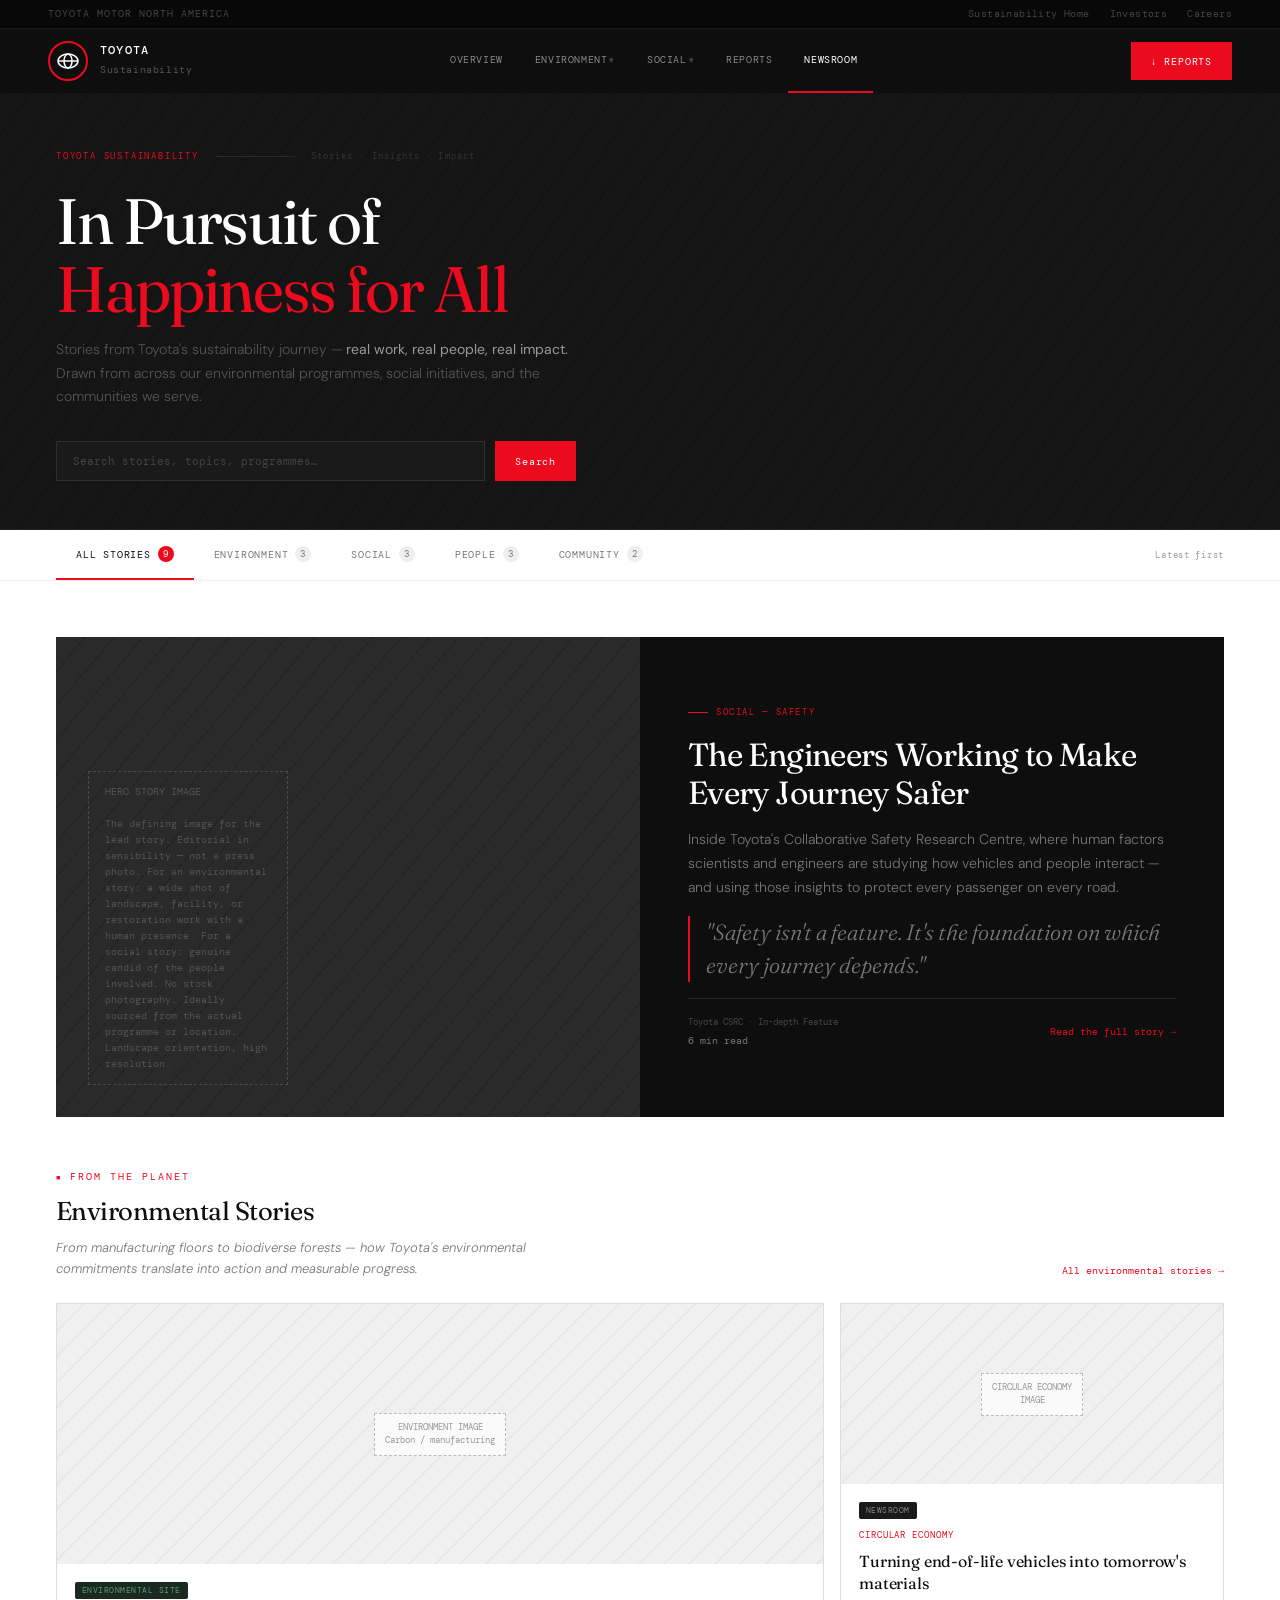
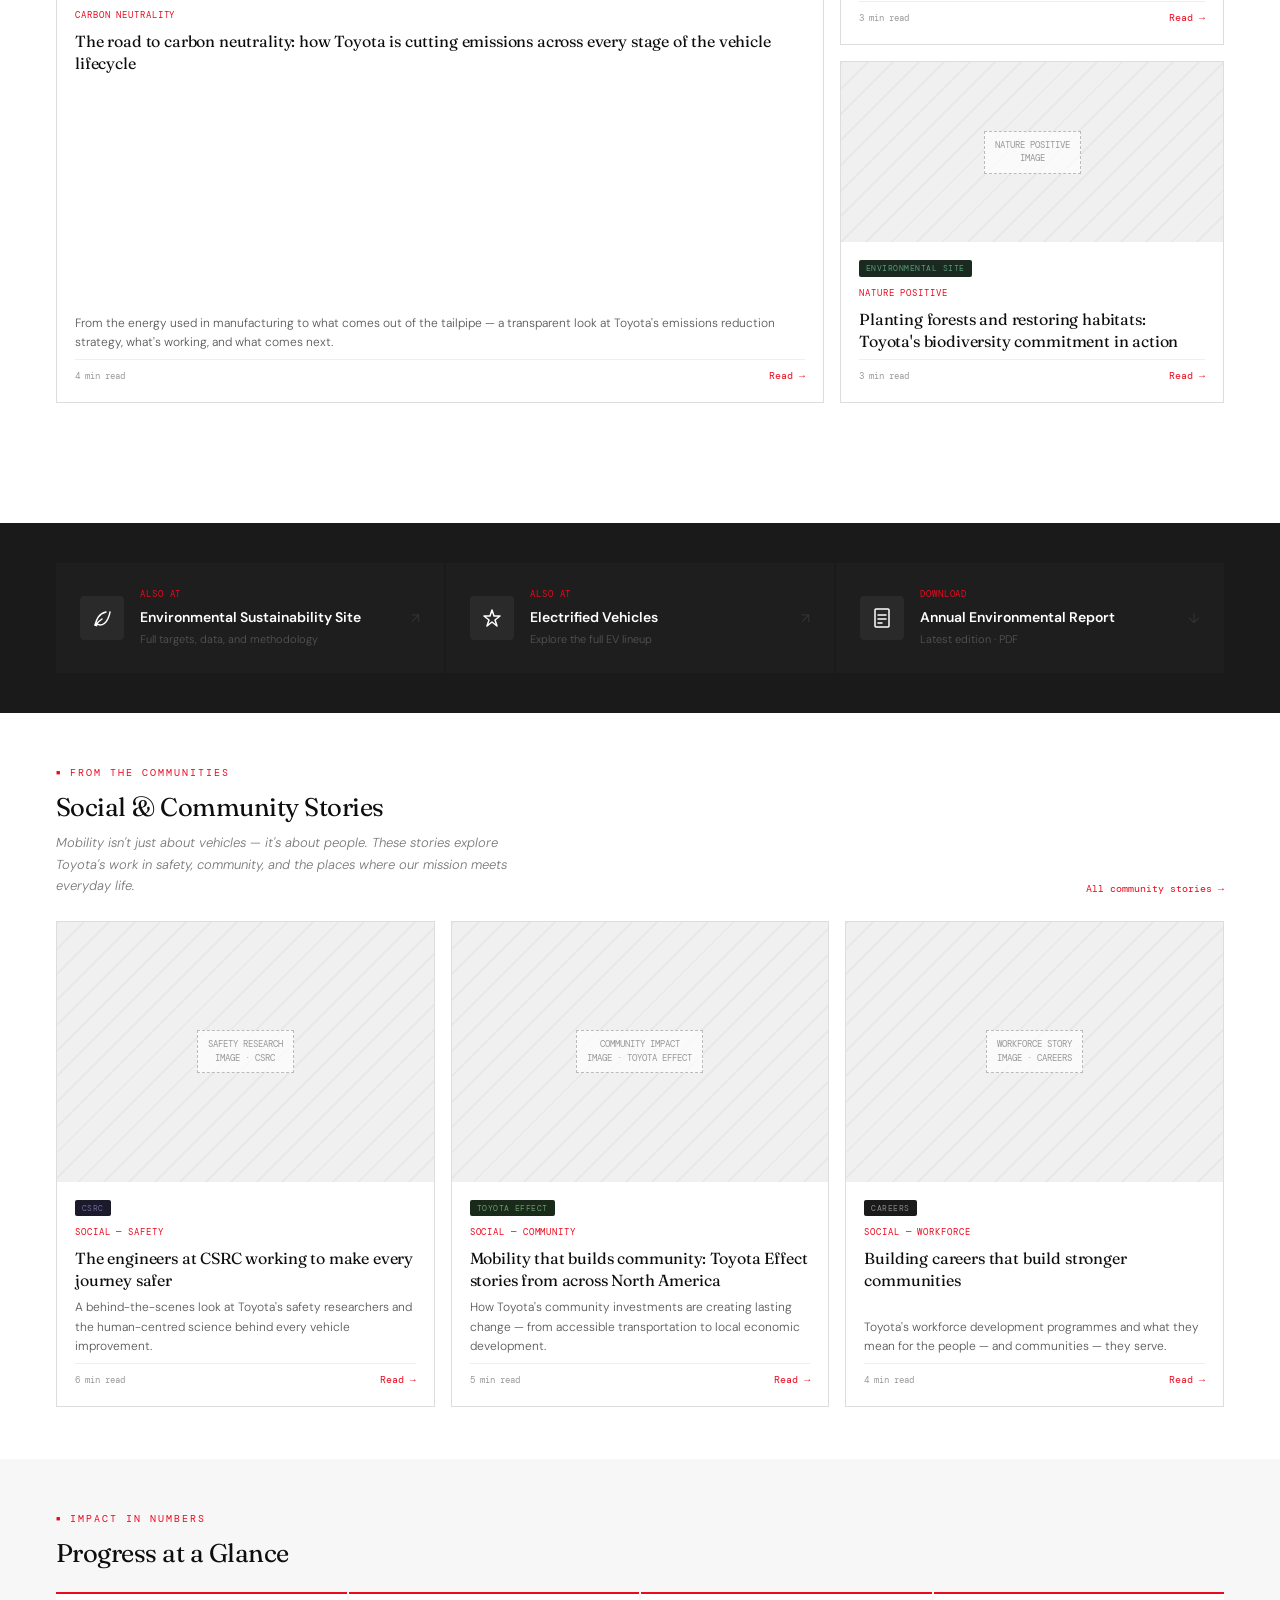
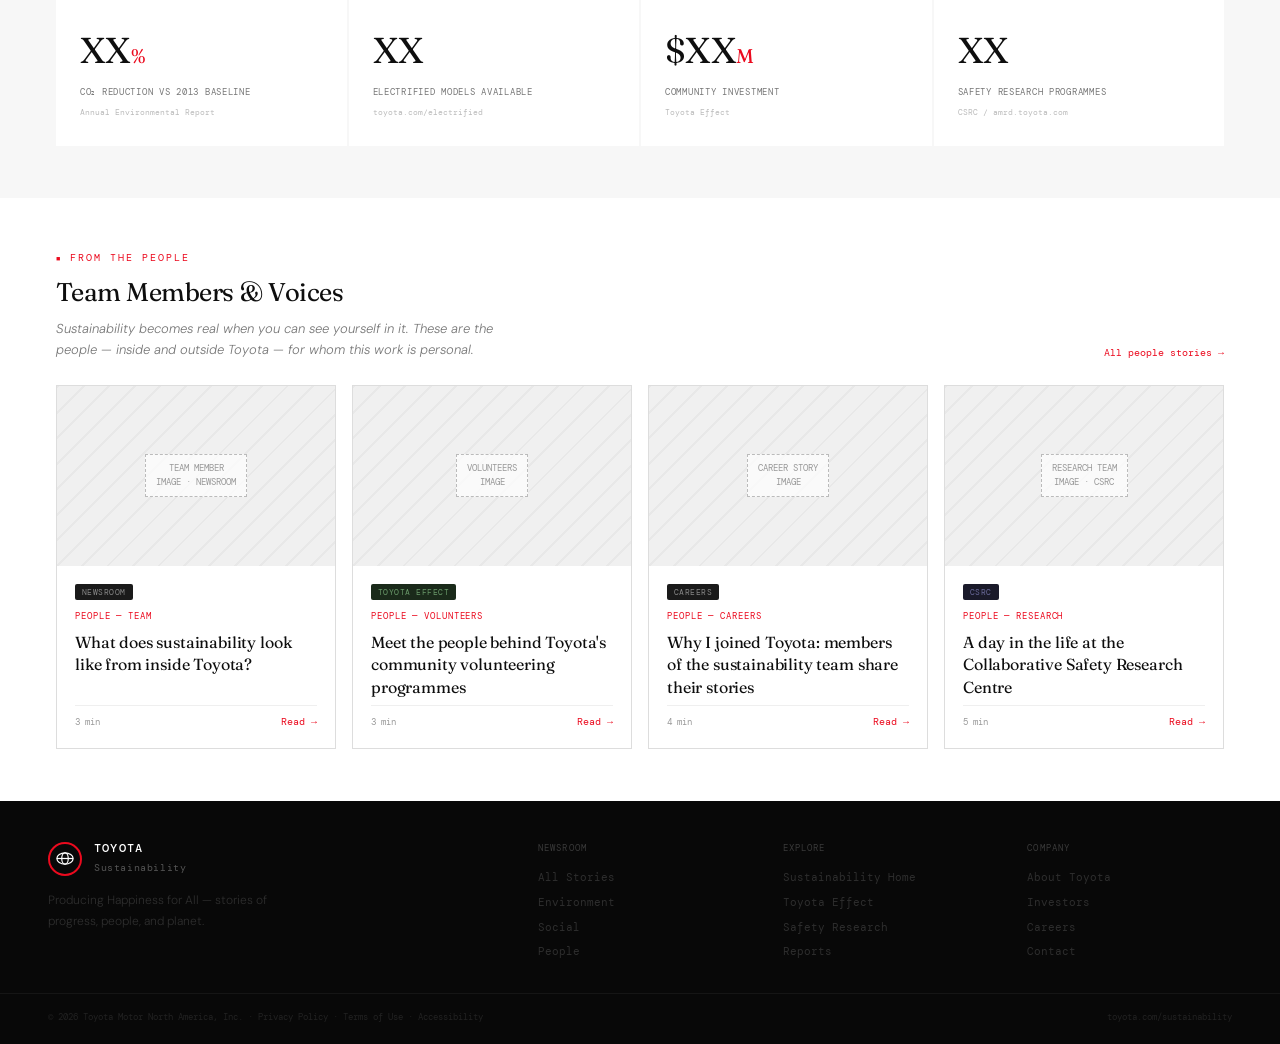
==== newsroom.html @ 5f34ac0a "Add files via upload" ====
<!DOCTYPE html>
<html lang="en">
<head>
<meta charset="UTF-8">
<meta name="viewport" content="width=device-width, initial-scale=1.0">
<title>Newsroom — Toyota US Sustainability</title>
<link rel="stylesheet" href="shared.css">
<style>
/* ═══ NEWSROOM MASTHEAD ═══ */
.nm-masthead{background:var(--black);padding:56px 56px 48px;border-bottom:1px solid #222;position:relative;overflow:hidden}
.nm-masthead::before{content:'';position:absolute;inset:0;background:repeating-linear-gradient(125deg,#111 0,#111 1px,#181818 1px,#181818 24px);opacity:.7}
.nm-masthead-inner{position:relative;z-index:1}
.nm-overline{display:flex;align-items:center;gap:16px;margin-bottom:24px}
.nm-overline-tag{font-family:var(--font-mono);font-size:9px;color:var(--red);letter-spacing:.2em;text-transform:uppercase}
.nm-overline-line{flex:1;height:1px;background:#2a2a2a;max-width:80px}
.nm-overline-site{font-family:var(--font-mono);font-size:9px;color:#333;letter-spacing:.12em}
.nm-title{font-family:var(--font-display);font-size:clamp(36px,5vw,64px);font-weight:400;color:var(--white);letter-spacing:-.03em;line-height:1.05;margin-bottom:16px}
.nm-title em{color:var(--red);font-style:normal}
.nm-editorial-note{font-size:14px;color:var(--grey-600);font-weight:300;line-height:1.7;max-width:540px;margin-bottom:32px}
.nm-editorial-note strong{color:var(--grey-400);font-weight:400}
.nm-search-bar{display:flex;gap:10px;max-width:520px}
.nm-search-input{flex:1;background:#1a1a1a;border:1px solid #2e2e2e;padding:12px 16px;font-family:var(--font-mono);font-size:11px;color:var(--white);outline:none;transition:border-color .2s}
.nm-search-input::placeholder{color:#444}
.nm-search-input:focus{border-color:var(--red)}
.nm-search-btn{background:var(--red);color:var(--white);padding:12px 20px;font-family:var(--font-mono);font-size:10px;letter-spacing:.08em;border:none;cursor:pointer;transition:background .2s;white-space:nowrap}
.nm-search-btn:hover{background:var(--red-hover)}
@media(max-width:1099px){.nm-masthead{padding:40px 28px 36px}}
@media(max-width:767px){.nm-masthead{padding:28px 20px 28px}.nm-title{font-size:32px}.nm-search-bar{flex-direction:column}}

/* ═══ FILTER BAR ═══ */
.filter-bar{background:var(--white);border-bottom:1px solid var(--grey-100);padding:0 56px;display:flex;align-items:stretch;gap:0;overflow-x:auto;position:sticky;top:64px;z-index:50}
.filter-tab{padding:16px 20px;font-family:var(--font-mono);font-size:10px;letter-spacing:.08em;text-transform:uppercase;color:var(--grey-500);cursor:pointer;border:none;border-bottom:2px solid transparent;background:none;white-space:nowrap;transition:color .2s,border-color .2s;display:flex;align-items:center;gap:7px}
.filter-tab:hover{color:var(--grey-800)}
.filter-tab.active{color:var(--black);border-bottom-color:var(--red)}
.filter-tab-count{font-size:9px;padding:2px 5px;border-radius:9px;background:var(--grey-100);color:var(--grey-500)}
.filter-tab.active .filter-tab-count{background:var(--red);color:var(--white)}
.filter-bar-right{margin-left:auto;display:flex;align-items:center;padding:0 0 0 20px;gap:8px;flex-shrink:0}
.sort-label{font-family:var(--font-mono);font-size:9px;color:var(--grey-400);letter-spacing:.08em}
@media(max-width:1099px){.filter-bar{padding:0 28px;top:64px}}
@media(max-width:767px){.filter-bar{padding:0 12px;top:58px}.filter-bar-right{display:none}}

/* ═══ HERO STORY ═══ */
.hero-story{padding:56px 56px 0}
.hs-inner{display:grid;grid-template-columns:1fr 1fr;gap:0;background:var(--black);min-height:480px;cursor:pointer;transition:box-shadow .2s}
.hs-inner:hover{box-shadow:0 8px 40px rgba(0,0,0,.2)}
.hs-image{background:repeating-linear-gradient(130deg,#222 0,#222 1px,#2a2a2a 1px,#2a2a2a 22px);position:relative;display:flex;align-items:flex-end;padding:32px}
.hs-img-note{border:1px dashed rgba(255,255,255,.15);padding:12px 16px;font-family:var(--font-mono);font-size:10px;color:rgba(255,255,255,.2);line-height:1.6;max-width:200px}
.hs-body{padding:52px 48px;display:flex;flex-direction:column;justify-content:center;gap:16px}
.hs-category{font-family:var(--font-mono);font-size:9px;color:var(--red);letter-spacing:.18em;text-transform:uppercase;display:flex;align-items:center;gap:8px}
.hs-category::before{content:'';width:20px;height:1px;background:var(--red)}
.hs-headline{font-family:var(--font-display);font-size:clamp(22px,2.5vw,34px);font-weight:400;color:var(--white);letter-spacing:-.02em;line-height:1.2}
.hs-excerpt{font-size:14px;color:var(--grey-500);line-height:1.7;font-weight:300}
.hs-pull{font-family:var(--font-display);font-size:clamp(16px,1.8vw,22px);font-weight:300;font-style:italic;color:rgba(255,255,255,.45);line-height:1.5;border-left:2px solid var(--red);padding-left:16px}
.hs-meta{display:flex;align-items:center;justify-content:space-between;padding-top:16px;border-top:1px solid #2a2a2a}
.hs-source{font-family:var(--font-mono);font-size:9px;color:#444}
.hs-read{font-family:var(--font-mono);font-size:10px;color:var(--red);display:flex;align-items:center;gap:4px;text-decoration:none;transition:gap .2s}
.hs-read:hover{gap:8px}
.hs-read-label{font-family:var(--font-mono);font-size:10px;color:var(--grey-500);margin-top:4px}
@media(max-width:1099px){.hero-story{padding:40px 28px 0}.hs-inner{grid-template-columns:1fr}.hs-image{min-height:220px}.hs-body{padding:32px 32px 36px}}
@media(max-width:767px){.hero-story{padding:24px 20px 0}.hs-body{padding:24px 20px 28px}}

/* ═══ SECTION HEADER ═══ */
.section-divider{padding:52px 56px 24px;display:flex;align-items:flex-end;justify-content:space-between;gap:20px}
.sd-left{}
.sd-editorial{font-size:13px;color:var(--grey-500);line-height:1.65;font-weight:300;max-width:480px;margin-top:8px;font-style:italic}
.sd-right{font-family:var(--font-mono);font-size:10px;color:var(--red);display:flex;align-items:center;gap:4px;white-space:nowrap;text-decoration:none;transition:gap .2s;flex-shrink:0}
.sd-right:hover{gap:8px}
@media(max-width:1099px){.section-divider{padding:36px 28px 20px}}
@media(max-width:767px){.section-divider{padding:28px 20px 16px;flex-direction:column;align-items:flex-start}.sd-editorial{max-width:100%}}

/* ═══ STORY GRIDS ═══ */
.stories-section{padding:0 56px 52px}
.grid-3{display:grid;grid-template-columns:repeat(3,1fr);gap:16px}
.grid-4{display:grid;grid-template-columns:repeat(4,1fr);gap:16px}
.grid-featured{display:grid;grid-template-columns:2fr 1fr;gap:16px;margin-bottom:16px}
.sc{border:1px solid var(--grey-200);display:flex;flex-direction:column;overflow:hidden;cursor:pointer;transition:box-shadow .2s;text-decoration:none}
.sc:hover{box-shadow:0 6px 24px rgba(0,0,0,.09)}
.sc-img{background:repeating-linear-gradient(135deg,#e8e8e8,#e8e8e8 2px,#f0f0f0 2px,#f0f0f0 18px);display:flex;align-items:center;justify-content:center;position:relative}
.sc-img-inner{border:1px dashed var(--grey-300);padding:7px 10px;background:rgba(255,255,255,.7);font-family:var(--font-mono);font-size:9px;color:var(--grey-400);text-align:center;line-height:1.5}
.sc.tall .sc-img{height:260px}
.sc.medium .sc-img{height:180px}
.sc.short .sc-img{height:130px}
.sc.horizontal{flex-direction:row}
.sc.horizontal .sc-img{width:140px;flex-shrink:0;height:auto}
.sc-body{padding:18px;flex:1;display:flex;flex-direction:column;gap:7px}
.sc.horizontal .sc-body{padding:16px}
.sc-source-tag{display:flex;align-items:center;gap:6px;margin-bottom:2px}
.sc-source-pill{font-family:var(--font-mono);font-size:8px;padding:2px 7px;border-radius:2px;letter-spacing:.06em;text-transform:uppercase}
.sc-source-pill.newsroom{background:#1a1a1a;color:#888}
.sc-source-pill.effect{background:#1a2a1a;color:#6a9a6a}
.sc-source-pill.csrc{background:#1a1a2a;color:#6a6a9a}
.sc-source-pill.env{background:#1a2a20;color:#5a9a7a}
.sc-tag{font-family:var(--font-mono);font-size:9px;color:var(--red);text-transform:uppercase;letter-spacing:.1em}
.sc-title{font-family:var(--font-display);font-size:16px;font-weight:400;color:var(--black);line-height:1.4;flex:1;letter-spacing:-.01em}
.sc.short .sc-title,.sc.horizontal .sc-title{font-size:13px}
.sc-excerpt{font-size:12px;color:var(--grey-600);line-height:1.6;font-weight:300}
.sc-meta{display:flex;align-items:center;justify-content:space-between;margin-top:auto;padding-top:8px;border-top:1px solid var(--grey-100)}
.sc-date{font-family:var(--font-mono);font-size:9px;color:var(--grey-400)}
.sc-read{font-family:var(--font-mono);font-size:10px;color:var(--red);display:flex;align-items:center;gap:3px}

/* ═══ CROSS-PROPERTY BAND ═══ */
.cross-band{background:var(--grey-900);padding:40px 56px;display:grid;grid-template-columns:repeat(3,1fr);gap:2px;margin:52px 0 0}
.cb-item{background:#1e1e1e;padding:24px;display:flex;align-items:center;gap:16px;cursor:pointer;transition:background .2s;text-decoration:none}
.cb-item:hover{background:#242424}
.cb-item-icon{width:44px;height:44px;background:#2a2a2a;border-radius:4px;display:flex;align-items:center;justify-content:center;flex-shrink:0}
.cb-item-icon svg{width:20px;height:20px}
.cb-label{font-family:var(--font-mono);font-size:9px;color:var(--red);text-transform:uppercase;letter-spacing:.1em;display:block;margin-bottom:4px}
.cb-name{font-size:14px;font-weight:600;color:var(--white)}
.cb-desc{font-size:11px;color:var(--grey-600);margin-top:3px;font-weight:300}
.cb-arrow{font-size:14px;color:#333;margin-left:auto;flex-shrink:0}
.cb-item:hover .cb-arrow{color:var(--red)}

/* ═══ IN NUMBERS ═══ */
.in-numbers{padding:52px 56px;background:var(--grey-50)}
.numbers-grid{display:grid;grid-template-columns:repeat(4,1fr);gap:2px;margin-top:24px}
.num-item{background:var(--white);padding:28px 24px;border-top:2px solid var(--red)}
.num-val{font-family:var(--font-display);font-size:36px;font-weight:400;color:var(--black);letter-spacing:-.02em;margin-bottom:6px}
.num-val small{font-size:.55em;color:var(--red)}
.num-label{font-family:var(--font-mono);font-size:9px;color:var(--grey-500);text-transform:uppercase;letter-spacing:.08em;line-height:1.5}
.num-src{font-family:var(--font-mono);font-size:8px;color:var(--grey-300);margin-top:6px}

@media(max-width:1099px){
  .stories-section{padding:0 28px 40px}
  .grid-3{grid-template-columns:1fr 1fr}
  .grid-4{grid-template-columns:1fr 1fr}
  .grid-featured{grid-template-columns:1fr}
  .cross-band{padding:28px;grid-template-columns:1fr}
  .in-numbers{padding:36px 28px}
  .numbers-grid{grid-template-columns:repeat(2,1fr)}
}
@media(max-width:767px){
  .stories-section{padding:0 20px 32px}
  .grid-3,.grid-4{grid-template-columns:1fr}
  .sc.horizontal{flex-direction:column}
  .sc.horizontal .sc-img{width:100%;height:140px}
  .cross-band{padding:20px;gap:1px}
  .section-divider{padding:24px 20px 12px}
  .in-numbers{padding:28px 20px}
  .numbers-grid{grid-template-columns:1fr 1fr}
}
</style>
</head>
<body>

<!-- NAV -->
<nav class="site-nav">
  <div class="nav-utility">
    <span class="nav-utility-brand">Toyota Motor North America</span>
    <div class="nav-utility-links">
      <a href="index.html">Sustainability Home</a>
      <a href="#">Investors</a>
      <a href="#">Careers</a>
    </div>
  </div>
  <div class="nav-main">
    <a href="index.html" class="nav-logo">
      <div class="nav-logo-ring"><svg width="22" height="16" viewBox="0 0 22 16" fill="none"><ellipse cx="11" cy="8" rx="10" ry="7" stroke="white" stroke-width="1.5"/><ellipse cx="11" cy="8" rx="4" ry="7" stroke="white" stroke-width="1.5"/><line x1="1" y1="8" x2="21" y2="8" stroke="white" stroke-width="1.5"/></svg></div>
      <div class="nav-logo-text"><strong>TOYOTA</strong><span>Sustainability</span></div>
    </a>
    <div class="nav-links">
      <a href="index.html" class="nav-link">Overview</a>
      <a href="index.html#esg" class="nav-link dd">Environment<div class="nav-dropdown"><div class="nav-dropdown-label">Pillars</div><a href="index.html#esg">Carbon Neutrality</a><a href="index.html#esg">Circular Economy</a><a href="index.html#esg">Nature Positive</a></div></a>
      <a href="index.html#esg" class="nav-link dd">Social<div class="nav-dropdown"><div class="nav-dropdown-label">Areas</div><a href="index.html#esg">Safety</a><a href="index.html#esg">Workforce</a><a href="index.html#esg">Community</a></div></a>
      <a href="index.html#reports" class="nav-link">Reports</a>
      <a href="newsroom.html" class="nav-link active">Newsroom</a>
    </div>
    <button class="nav-cta" onclick="window.location='index.html#reports'">↓ Reports</button>
    <button class="nav-hamburger" id="ham" aria-label="Menu"><span></span><span></span><span></span></button>
  </div>
  <div class="nav-mobile" id="mob">
    <div class="nav-mobile-section">Navigate</div>
    <a href="index.html" class="nav-mobile-link">Overview</a>
    <a href="newsroom.html" class="nav-mobile-link active">Newsroom</a>
    <a href="index.html#esg" class="nav-mobile-link">Environment</a>
    <a href="index.html#esg" class="nav-mobile-link">Social</a>
    <a href="index.html#reports" class="nav-mobile-link">Reports</a>
  </div>
</nav>

<!-- MASTHEAD -->
<header class="nm-masthead fade-up">
  <div class="nm-masthead-inner">
    <div class="nm-overline">
      <span class="nm-overline-tag">Toyota Sustainability</span>
      <div class="nm-overline-line"></div>
      <span class="nm-overline-site">Stories · Insights · Impact</span>
    </div>
    <h1 class="nm-title">In Pursuit of<br><em>Happiness for All</em></h1>
    <p class="nm-editorial-note">Stories from Toyota's sustainability journey — <strong>real work, real people, real impact.</strong> Drawn from across our environmental programmes, social initiatives, and the communities we serve.</p>
    <div class="nm-search-bar">
      <input class="nm-search-input" type="text" placeholder="Search stories, topics, programmes…" id="search-input">
      <button class="nm-search-btn" onclick="doSearch()">Search</button>
    </div>
  </div>
</header>

<!-- FILTER BAR -->
<div class="filter-bar" id="filter-bar">
  <button class="filter-tab active" data-cat="all">All Stories <span class="filter-tab-count">9</span></button>
  <button class="filter-tab" data-cat="environment">Environment <span class="filter-tab-count">3</span></button>
  <button class="filter-tab" data-cat="social">Social <span class="filter-tab-count">3</span></button>
  <button class="filter-tab" data-cat="people">People <span class="filter-tab-count">3</span></button>
  <button class="filter-tab" data-cat="community">Community <span class="filter-tab-count">2</span></button>
  <div class="filter-bar-right">
    <span class="sort-label">Latest first</span>
  </div>
</div>

<!-- HERO STORY -->
<div class="hero-story fade-up">
  <a href="story.html" class="hs-inner" style="display:grid;text-decoration:none">
    <div class="hs-image">
      <div class="hs-img-note">HERO STORY IMAGE<br><br>The defining image for the lead story. Editorial in sensibility — not a press photo. For an environmental story: a wide shot of landscape, facility, or restoration work with a human presence. For a social story: genuine candid of the people involved. No stock photography. Ideally sourced from the actual programme or location. Landscape orientation, high resolution.</div>
    </div>
    <div class="hs-body">
      <div class="hs-category">Social — Safety</div>
      <h2 class="hs-headline">The Engineers Working to Make Every Journey Safer</h2>
      <p class="hs-excerpt">Inside Toyota's Collaborative Safety Research Centre, where human factors scientists and engineers are studying how vehicles and people interact — and using those insights to protect every passenger on every road.</p>
      <blockquote class="hs-pull">"Safety isn't a feature. It's the foundation on which every journey depends."</blockquote>
      <div class="hs-meta">
        <div>
          <div class="hs-source">Toyota CSRC · In-depth Feature</div>
          <div class="hs-read-label">6 min read</div>
        </div>
        <span class="hs-read">Read the full story →</span>
      </div>
    </div>
  </a>
</div>

<!-- SECTION: FROM THE PLANET -->
<div class="section-divider fade-up" data-section="environment">
  <div class="sd-left">
    <div class="section-eyebrow">From the Planet</div>
    <h2 class="section-h2" style="font-size:clamp(20px,2vw,26px)">Environmental Stories</h2>
    <p class="sd-editorial">From manufacturing floors to biodiverse forests — how Toyota's environmental commitments translate into action and measurable progress.</p>
  </div>
  <a href="#" class="sd-right">All environmental stories →</a>
</div>
<div class="stories-section" data-section="environment">
  <div class="grid-featured">
    <a href="story.html" class="sc tall">
      <div class="sc-img"><div class="sc-img-inner">ENVIRONMENT IMAGE<br>Carbon / manufacturing</div></div>
      <div class="sc-body">
        <div class="sc-source-tag"><span class="sc-source-pill env">Environmental Site</span></div>
        <div class="sc-tag">Carbon Neutrality</div>
        <h3 class="sc-title">The road to carbon neutrality: how Toyota is cutting emissions across every stage of the vehicle lifecycle</h3>
        <p class="sc-excerpt">From the energy used in manufacturing to what comes out of the tailpipe — a transparent look at Toyota's emissions reduction strategy, what's working, and what comes next.</p>
        <div class="sc-meta"><span class="sc-date">4 min read</span><span class="sc-read">Read →</span></div>
      </div>
    </a>
    <div style="display:flex;flex-direction:column;gap:16px">
      <a href="story.html" class="sc medium">
        <div class="sc-img"><div class="sc-img-inner">CIRCULAR ECONOMY<br>IMAGE</div></div>
        <div class="sc-body">
          <div class="sc-source-tag"><span class="sc-source-pill newsroom">Newsroom</span></div>
          <div class="sc-tag">Circular Economy</div>
          <h3 class="sc-title">Turning end-of-life vehicles into tomorrow's materials</h3>
          <div class="sc-meta"><span class="sc-date">3 min read</span><span class="sc-read">Read →</span></div>
        </div>
      </a>
      <a href="story.html" class="sc medium">
        <div class="sc-img"><div class="sc-img-inner">NATURE POSITIVE<br>IMAGE</div></div>
        <div class="sc-body">
          <div class="sc-source-tag"><span class="sc-source-pill env">Environmental Site</span></div>
          <div class="sc-tag">Nature Positive</div>
          <h3 class="sc-title">Planting forests and restoring habitats: Toyota's biodiversity commitment in action</h3>
          <div class="sc-meta"><span class="sc-date">3 min read</span><span class="sc-read">Read →</span></div>
        </div>
      </a>
    </div>
  </div>
</div>

<!-- CROSS-PROPERTY BAND -->
<div class="cross-band fade-up">
  <a href="#" class="cb-item">
    <div class="cb-item-icon"><svg viewBox="0 0 20 20" fill="none" width="20" height="20"><path d="M14 4C6 6 4.5 12 3 17l1.5.5.6-1.8C6 16.5 7 17 8 17c8 0 10-13 10-13" stroke="white" stroke-width="1.5" stroke-linecap="round"/><path d="M3.5 17C5 15 7 13 10 11" stroke="white" stroke-width="1.5" stroke-linecap="round"/></svg></div>
    <div>
      <span class="cb-label">Also at</span>
      <div class="cb-name">Environmental Sustainability Site</div>
      <div class="cb-desc">Full targets, data, and methodology</div>
    </div>
    <div class="cb-arrow">↗</div>
  </a>
  <a href="#" class="cb-item">
    <div class="cb-item-icon"><svg viewBox="0 0 20 20" fill="none" width="20" height="20"><polygon points="10,2 12,8 18,8 13,12 15,18 10,14 5,18 7,12 2,8 8,8" stroke="white" stroke-width="1.5" stroke-linejoin="round"/></svg></div>
    <div>
      <span class="cb-label">Also at</span>
      <div class="cb-name">Electrified Vehicles</div>
      <div class="cb-desc">Explore the full EV lineup</div>
    </div>
    <div class="cb-arrow">↗</div>
  </a>
  <a href="index.html#reports" class="cb-item">
    <div class="cb-item-icon"><svg viewBox="0 0 20 20" fill="none" width="20" height="20"><rect x="3" y="1" width="14" height="18" rx="1" stroke="white" stroke-width="1.5"/><line x1="6" y1="7" x2="14" y2="7" stroke="white" stroke-width="1.5" stroke-linecap="round"/><line x1="6" y1="11" x2="14" y2="11" stroke="white" stroke-width="1.5" stroke-linecap="round"/><line x1="6" y1="15" x2="10" y2="15" stroke="white" stroke-width="1.5" stroke-linecap="round"/></svg></div>
    <div>
      <span class="cb-label">Download</span>
      <div class="cb-name">Annual Environmental Report</div>
      <div class="cb-desc">Latest edition · PDF</div>
    </div>
    <div class="cb-arrow">↓</div>
  </a>
</div>

<!-- SECTION: FROM THE COMMUNITIES -->
<div class="section-divider fade-up" data-section="social">
  <div class="sd-left">
    <div class="section-eyebrow">From the Communities</div>
    <h2 class="section-h2" style="font-size:clamp(20px,2vw,26px)">Social &amp; Community Stories</h2>
    <p class="sd-editorial">Mobility isn't just about vehicles — it's about people. These stories explore Toyota's work in safety, community, and the places where our mission meets everyday life.</p>
  </div>
  <a href="#" class="sd-right">All community stories →</a>
</div>
<div class="stories-section" data-section="social">
  <div class="grid-3">
    <a href="story.html" class="sc tall">
      <div class="sc-img"><div class="sc-img-inner">SAFETY RESEARCH<br>IMAGE · CSRC</div></div>
      <div class="sc-body">
        <div class="sc-source-tag"><span class="sc-source-pill csrc">CSRC</span></div>
        <div class="sc-tag">Social — Safety</div>
        <h3 class="sc-title">The engineers at CSRC working to make every journey safer</h3>
        <p class="sc-excerpt">A behind-the-scenes look at Toyota's safety researchers and the human-centred science behind every vehicle improvement.</p>
        <div class="sc-meta"><span class="sc-date">6 min read</span><span class="sc-read">Read →</span></div>
      </div>
    </a>
    <a href="story.html" class="sc tall">
      <div class="sc-img"><div class="sc-img-inner">COMMUNITY IMPACT<br>IMAGE · TOYOTA EFFECT</div></div>
      <div class="sc-body">
        <div class="sc-source-tag"><span class="sc-source-pill effect">Toyota Effect</span></div>
        <div class="sc-tag">Social — Community</div>
        <h3 class="sc-title">Mobility that builds community: Toyota Effect stories from across North America</h3>
        <p class="sc-excerpt">How Toyota's community investments are creating lasting change — from accessible transportation to local economic development.</p>
        <div class="sc-meta"><span class="sc-date">5 min read</span><span class="sc-read">Read →</span></div>
      </div>
    </a>
    <a href="story.html" class="sc tall">
      <div class="sc-img"><div class="sc-img-inner">WORKFORCE STORY<br>IMAGE · CAREERS</div></div>
      <div class="sc-body">
        <div class="sc-source-tag"><span class="sc-source-pill newsroom">Careers</span></div>
        <div class="sc-tag">Social — Workforce</div>
        <h3 class="sc-title">Building careers that build stronger communities</h3>
        <p class="sc-excerpt">Toyota's workforce development programmes and what they mean for the people — and communities — they serve.</p>
        <div class="sc-meta"><span class="sc-date">4 min read</span><span class="sc-read">Read →</span></div>
      </div>
    </a>
  </div>
</div>

<!-- IN NUMBERS -->
<div class="in-numbers fade-up">
  <div class="section-eyebrow">Impact in Numbers</div>
  <h2 class="section-h2" style="font-size:clamp(20px,2vw,26px)">Progress at a Glance</h2>
  <div class="numbers-grid">
    <div class="num-item">
      <div class="num-val">XX<small>%</small></div>
      <div class="num-label">CO₂ reduction vs 2013 baseline</div>
      <div class="num-src">Annual Environmental Report</div>
    </div>
    <div class="num-item">
      <div class="num-val">XX</div>
      <div class="num-label">Electrified models available</div>
      <div class="num-src">toyota.com/electrified</div>
    </div>
    <div class="num-item">
      <div class="num-val">$XX<small>M</small></div>
      <div class="num-label">Community investment</div>
      <div class="num-src">Toyota Effect</div>
    </div>
    <div class="num-item">
      <div class="num-val">XX</div>
      <div class="num-label">Safety research programmes</div>
      <div class="num-src">CSRC / amrd.toyota.com</div>
    </div>
  </div>
</div>

<!-- SECTION: FROM THE PEOPLE -->
<div class="section-divider fade-up" data-section="people">
  <div class="sd-left">
    <div class="section-eyebrow">From the People</div>
    <h2 class="section-h2" style="font-size:clamp(20px,2vw,26px)">Team Members &amp; Voices</h2>
    <p class="sd-editorial">Sustainability becomes real when you can see yourself in it. These are the people — inside and outside Toyota — for whom this work is personal.</p>
  </div>
  <a href="#" class="sd-right">All people stories →</a>
</div>
<div class="stories-section" data-section="people">
  <div class="grid-4">
    <a href="story.html" class="sc medium">
      <div class="sc-img"><div class="sc-img-inner">TEAM MEMBER<br>IMAGE · NEWSROOM</div></div>
      <div class="sc-body">
        <div class="sc-source-tag"><span class="sc-source-pill newsroom">Newsroom</span></div>
        <div class="sc-tag">People — Team</div>
        <h3 class="sc-title short">What does sustainability look like from inside Toyota?</h3>
        <div class="sc-meta"><span class="sc-date">3 min</span><span class="sc-read">Read →</span></div>
      </div>
    </a>
    <a href="story.html" class="sc medium">
      <div class="sc-img"><div class="sc-img-inner">VOLUNTEERS<br>IMAGE</div></div>
      <div class="sc-body">
        <div class="sc-source-tag"><span class="sc-source-pill effect">Toyota Effect</span></div>
        <div class="sc-tag">People — Volunteers</div>
        <h3 class="sc-title short">Meet the people behind Toyota's community volunteering programmes</h3>
        <div class="sc-meta"><span class="sc-date">3 min</span><span class="sc-read">Read →</span></div>
      </div>
    </a>
    <a href="story.html" class="sc medium">
      <div class="sc-img"><div class="sc-img-inner">CAREER STORY<br>IMAGE</div></div>
      <div class="sc-body">
        <div class="sc-source-tag"><span class="sc-source-pill newsroom">Careers</span></div>
        <div class="sc-tag">People — Careers</div>
        <h3 class="sc-title short">Why I joined Toyota: members of the sustainability team share their stories</h3>
        <div class="sc-meta"><span class="sc-date">4 min</span><span class="sc-read">Read →</span></div>
      </div>
    </a>
    <a href="story.html" class="sc medium">
      <div class="sc-img"><div class="sc-img-inner">RESEARCH TEAM<br>IMAGE · CSRC</div></div>
      <div class="sc-body">
        <div class="sc-source-tag"><span class="sc-source-pill csrc">CSRC</span></div>
        <div class="sc-tag">People — Research</div>
        <h3 class="sc-title short">A day in the life at the Collaborative Safety Research Centre</h3>
        <div class="sc-meta"><span class="sc-date">5 min</span><span class="sc-read">Read →</span></div>
      </div>
    </a>
  </div>
</div>

<!-- FOOTER -->
<footer class="site-footer">
  <div class="footer-main">
    <div>
      <a href="index.html" class="nav-logo"><div class="nav-logo-ring" style="width:34px;height:34px"><svg width="18" height="13" viewBox="0 0 22 16" fill="none"><ellipse cx="11" cy="8" rx="10" ry="7" stroke="white" stroke-width="1.5"/><ellipse cx="11" cy="8" rx="4" ry="7" stroke="white" stroke-width="1.5"/><line x1="1" y1="8" x2="21" y2="8" stroke="white" stroke-width="1.5"/></svg></div><div class="nav-logo-text"><strong>TOYOTA</strong><span>Sustainability</span></div></a>
      <p class="footer-brand-desc">Producing Happiness for All — stories of progress, people, and planet.</p>
    </div>
    <div><div class="footer-col-label">Newsroom</div><div class="footer-links"><a href="newsroom.html" class="footer-link">All Stories</a><a href="newsroom.html" class="footer-link">Environment</a><a href="newsroom.html" class="footer-link">Social</a><a href="newsroom.html" class="footer-link">People</a></div></div>
    <div><div class="footer-col-label">Explore</div><div class="footer-links"><a href="index.html" class="footer-link">Sustainability Home</a><a href="#" class="footer-link">Toyota Effect</a><a href="story.html" class="footer-link">Safety Research</a><a href="index.html#reports" class="footer-link">Reports</a></div></div>
    <div><div class="footer-col-label">Company</div><div class="footer-links"><a href="#" class="footer-link">About Toyota</a><a href="#" class="footer-link">Investors</a><a href="#" class="footer-link">Careers</a><a href="#" class="footer-link">Contact</a></div></div>
  </div>
  <div class="footer-bottom">
    <p class="footer-legal">© 2026 Toyota Motor North America, Inc. · Privacy Policy · Terms of Use · Accessibility</p>
    <p class="footer-legal">toyota.com/sustainability</p>
  </div>
</footer>

<script>
/* hamburger */
const ham=document.getElementById('ham'),mob=document.getElementById('mob');
ham.addEventListener('click',()=>{const o=ham.classList.toggle('open');mob.classList.toggle('open');ham.setAttribute('aria-expanded',o)});

/* filter tabs */
document.querySelectorAll('.filter-tab').forEach(btn=>{
  btn.addEventListener('click',()=>{
    document.querySelectorAll('.filter-tab').forEach(b=>b.classList.remove('active'));
    btn.classList.add('active');
    const cat=btn.dataset.cat;
    document.querySelectorAll('[data-section]').forEach(el=>{
      el.style.display=(cat==='all'||el.dataset.section===cat||cat==='community'&&el.dataset.section==='social')?'':'none';
    });
  });
});

/* search */
function doSearch(){
  const q=document.getElementById('search-input').value.trim().toLowerCase();
  if(!q)return;
  document.querySelectorAll('.sc,.sc-title,.story-title').forEach(el=>{
    const title=el.querySelector('.sc-title,.story-title');
    if(title){const match=title.textContent.toLowerCase().includes(q);el.style.opacity=match?'1':'0.3';}
  });
}
document.getElementById('search-input').addEventListener('keydown',e=>{if(e.key==='Enter')doSearch()});
document.getElementById('search-input').addEventListener('input',e=>{if(!e.target.value)document.querySelectorAll('.sc').forEach(el=>el.style.opacity='1')});

/* fade up */
const io=new IntersectionObserver(entries=>entries.forEach(e=>{if(e.isIntersecting){e.target.classList.add('visible');io.unobserve(e.target)}}),{threshold:.08,rootMargin:'0px 0px -40px 0px'});
document.querySelectorAll('.fade-up').forEach(el=>io.observe(el));
</script>
</body>
</html>
---- shared.css ----
/* ═══════════════════════════════════
   TOYOTA SUSTAINABILITY — SHARED STYLES
═══════════════════════════════════ */
@import url('https://fonts.googleapis.com/css2?family=Fraunces:ital,opsz,wght@0,9..144,300;0,9..144,400;0,9..144,600;1,9..144,300;1,9..144,400&family=DM+Mono:wght@300;400;500&family=DM+Sans:wght@300;400;500;600&display=swap');

:root {
  --red: #EB0A1E;
  --red-hover: #c5000f;
  --black: #0e0e0e;
  --grey-900: #1a1a1a;
  --grey-800: #262626;
  --grey-700: #3a3a3a;
  --grey-600: #555;
  --grey-500: #777;
  --grey-400: #999;
  --grey-300: #bbb;
  --grey-200: #ddd;
  --grey-100: #efefef;
  --grey-50: #f7f7f7;
  --white: #fff;
  --font-display: 'Fraunces', Georgia, serif;
  --font-mono: 'DM Mono', monospace;
  --font-body: 'DM Sans', sans-serif;
}

*,*::before,*::after{box-sizing:border-box;margin:0;padding:0}
html{scroll-behavior:smooth}
body{font-family:var(--font-body);background:var(--white);color:var(--black);font-size:15px;line-height:1.6;overflow-x:hidden}
img{max-width:100%;display:block}
button{font-family:inherit;cursor:pointer;border:none;background:none}
a{text-decoration:none}

/* ── ICON BLOCKS ── */
.icon-block{width:46px;height:46px;border-radius:8px;display:flex;align-items:center;justify-content:center;flex-shrink:0}
.icon-block svg{width:22px;height:22px}
.icon-block.red{background:var(--red)}
.icon-block.black{background:#1a1a1a}
.icon-block.grey{background:#555}
.icon-block.light-grey{background:#999}

/* ── SHARED BUTTONS ── */
.btn-primary{background:var(--red);color:var(--white);padding:14px 28px;font-family:var(--font-mono);font-size:11px;letter-spacing:.08em;text-transform:uppercase;border:none;cursor:pointer;transition:background .2s;display:inline-flex;align-items:center;gap:6px}
.btn-primary:hover{background:var(--red-hover)}
.btn-ghost{background:transparent;color:rgba(255,255,255,.75);padding:13px 28px;font-family:var(--font-mono);font-size:11px;letter-spacing:.08em;text-transform:uppercase;border:1px solid rgba(255,255,255,.25);cursor:pointer;transition:border-color .2s,color .2s;display:inline-flex;align-items:center;gap:8px}
.btn-ghost:hover{border-color:rgba(255,255,255,.6);color:var(--white)}
.btn-dark{background:var(--black);color:var(--white);padding:13px 24px;font-family:var(--font-mono);font-size:10px;letter-spacing:.08em;text-transform:uppercase;border:none;cursor:pointer;transition:background .2s;display:inline-flex;align-items:center;gap:6px;white-space:nowrap}
.btn-dark:hover{background:var(--grey-800)}
.btn-outline{background:transparent;color:var(--black);padding:10px 18px;font-family:var(--font-mono);font-size:10px;letter-spacing:.06em;text-transform:uppercase;border:1px solid var(--grey-300);cursor:pointer;transition:border-color .2s;display:inline-flex;align-items:center;gap:6px}
.btn-outline:hover{border-color:var(--black)}
.text-link{font-family:var(--font-mono);font-size:10px;color:var(--red);display:inline-flex;align-items:center;gap:4px;transition:gap .2s;cursor:pointer}
.text-link:hover{gap:8px}

/* ── SECTION HEADERS ── */
.section-eyebrow{font-family:var(--font-mono);font-size:10px;color:var(--red);letter-spacing:.2em;text-transform:uppercase;margin-bottom:12px;display:flex;align-items:center;gap:8px}
.section-eyebrow::before{content:'■';font-size:7px}
.section-eyebrow.dark{color:var(--grey-600)}
.section-eyebrow.dark::before{color:var(--red)}
.section-h2{font-family:var(--font-display);font-size:clamp(24px,2.5vw,34px);font-weight:400;color:var(--black);letter-spacing:-.02em;margin-bottom:10px;line-height:1.15}
.section-body{font-size:15px;color:var(--grey-600);line-height:1.75;max-width:560px;font-weight:300;margin-bottom:24px}

/* ── NAV ── */
.site-nav{position:sticky;top:0;z-index:100;background:var(--black)}
.nav-utility{background:#080808;padding:6px 48px;display:flex;justify-content:space-between;align-items:center;border-bottom:1px solid #1a1a1a}
.nav-utility-brand{font-family:var(--font-mono);font-size:10px;color:#444;letter-spacing:.1em;text-transform:uppercase}
.nav-utility-links{display:flex;gap:20px}
.nav-utility-links a{font-family:var(--font-mono);font-size:10px;color:#444;text-decoration:none;letter-spacing:.04em;transition:color .2s}
.nav-utility-links a:hover{color:#888}
.nav-main{padding:0 48px;display:flex;align-items:center;justify-content:space-between;height:64px}
.nav-logo{display:flex;align-items:center;gap:12px}
.nav-logo-ring{width:40px;height:40px;border-radius:50%;border:2px solid var(--red);display:flex;align-items:center;justify-content:center;flex-shrink:0}
.nav-logo-text{line-height:1.3}
.nav-logo-text strong{display:block;font-family:var(--font-mono);font-size:12px;font-weight:500;color:var(--white);letter-spacing:.1em}
.nav-logo-text span{font-family:var(--font-mono);font-size:10px;color:#555;letter-spacing:.06em}
.nav-links{display:flex;align-items:stretch;height:64px}
.nav-link{display:flex;align-items:center;padding:0 16px;font-family:var(--font-mono);font-size:10px;color:#888;text-decoration:none;letter-spacing:.06em;text-transform:uppercase;border-bottom:2px solid transparent;transition:color .2s,border-color .2s;position:relative;white-space:nowrap}
.nav-link:hover,.nav-link.active{color:var(--white);border-bottom-color:var(--red)}
.nav-link.dd::after{content:' ▾';font-size:9px;opacity:.5;margin-left:2px}
.nav-dropdown{position:absolute;top:100%;left:0;background:var(--grey-900);border-top:2px solid var(--red);min-width:200px;padding:10px 0;opacity:0;pointer-events:none;transform:translateY(-6px);transition:opacity .2s,transform .2s;z-index:10}
.nav-link:hover .nav-dropdown,.nav-link:focus-within .nav-dropdown{opacity:1;pointer-events:all;transform:translateY(0)}
.nav-dropdown a{display:block;padding:9px 20px;font-family:var(--font-mono);font-size:10px;color:#888;text-decoration:none;letter-spacing:.04em;transition:background .15s,color .15s}
.nav-dropdown a:hover{background:#222;color:var(--white)}
.nav-dropdown-label{padding:8px 20px 3px;font-family:var(--font-mono);font-size:9px;color:var(--red);text-transform:uppercase;letter-spacing:.12em}
.nav-cta{background:var(--red);color:var(--white);padding:0 20px;font-family:var(--font-mono);font-size:10px;letter-spacing:.08em;text-transform:uppercase;cursor:pointer;border:none;height:38px;margin-left:16px;display:flex;align-items:center;gap:6px;transition:background .2s;white-space:nowrap}
.nav-cta:hover{background:var(--red-hover)}
.nav-hamburger{display:none;flex-direction:column;gap:5px;cursor:pointer;padding:8px;margin-right:-8px}
.nav-hamburger span{width:22px;height:2px;background:var(--white);transition:all .3s;display:block}
.nav-hamburger.open span:nth-child(1){transform:translateY(7px) rotate(45deg)}
.nav-hamburger.open span:nth-child(2){opacity:0}
.nav-hamburger.open span:nth-child(3){transform:translateY(-7px) rotate(-45deg)}
.nav-mobile{display:none;flex-direction:column;background:var(--grey-900);border-top:1px solid #2a2a2a;padding:16px 0 24px}
.nav-mobile.open{display:flex}
.nav-mobile-link{padding:12px 24px;font-family:var(--font-mono);font-size:11px;color:#888;text-decoration:none;letter-spacing:.06em;text-transform:uppercase;border-left:2px solid transparent;transition:color .2s,border-color .2s}
.nav-mobile-link:hover,.nav-mobile-link.active{color:var(--white);border-left-color:var(--red)}
.nav-mobile-section{padding:8px 24px 4px;font-family:var(--font-mono);font-size:9px;color:var(--red);text-transform:uppercase;letter-spacing:.12em;margin-top:8px}
.nav-mobile-cta{margin:16px 24px 0;background:var(--red);color:var(--white);padding:12px 20px;font-family:var(--font-mono);font-size:10px;letter-spacing:.08em;text-transform:uppercase;text-align:center;border:none;cursor:pointer}

/* ── FOOTER ── */
.site-footer{background:#080808}
.footer-main{padding:40px 48px 0;display:grid;grid-template-columns:2.2fr 1fr 1fr 1fr;gap:40px}
.footer-brand-desc{font-size:12px;color:#2e2e2e;line-height:1.75;font-weight:300;max-width:220px;margin-top:14px}
.footer-col-label{font-family:var(--font-mono);font-size:9px;color:#3a3a3a;text-transform:uppercase;letter-spacing:.12em;margin-bottom:14px}
.footer-links{display:flex;flex-direction:column;gap:7px}
.footer-link{font-family:var(--font-mono);font-size:11px;color:#2e2e2e;text-decoration:none;transition:color .2s}
.footer-link:hover{color:#666}
.footer-bottom{padding:16px 48px 20px;margin-top:32px;border-top:1px solid #151515;display:flex;justify-content:space-between;align-items:center;gap:16px;flex-wrap:wrap}
.footer-legal{font-family:var(--font-mono);font-size:9px;color:#222}

/* ── SCROLL ANIMATIONS ── */
.fade-up{opacity:0;transform:translateY(20px);transition:opacity .55s ease,transform .55s ease}
.fade-up.visible{opacity:1;transform:translateY(0)}

/* ── RESPONSIVE NAV ── */
@media(max-width:1099px){
  .nav-utility,.nav-main{padding-left:28px;padding-right:28px}
  .nav-links,.nav-cta{display:none}
  .nav-hamburger{display:flex}
}
@media(max-width:767px){
  .nav-utility{display:none}
  .footer-main{padding:28px 20px 0;grid-template-columns:1fr 1fr;gap:20px}
  .footer-brand-desc{display:none}
  .footer-bottom{padding:12px 20px 16px;flex-direction:column;align-items:flex-start;gap:6px}
}
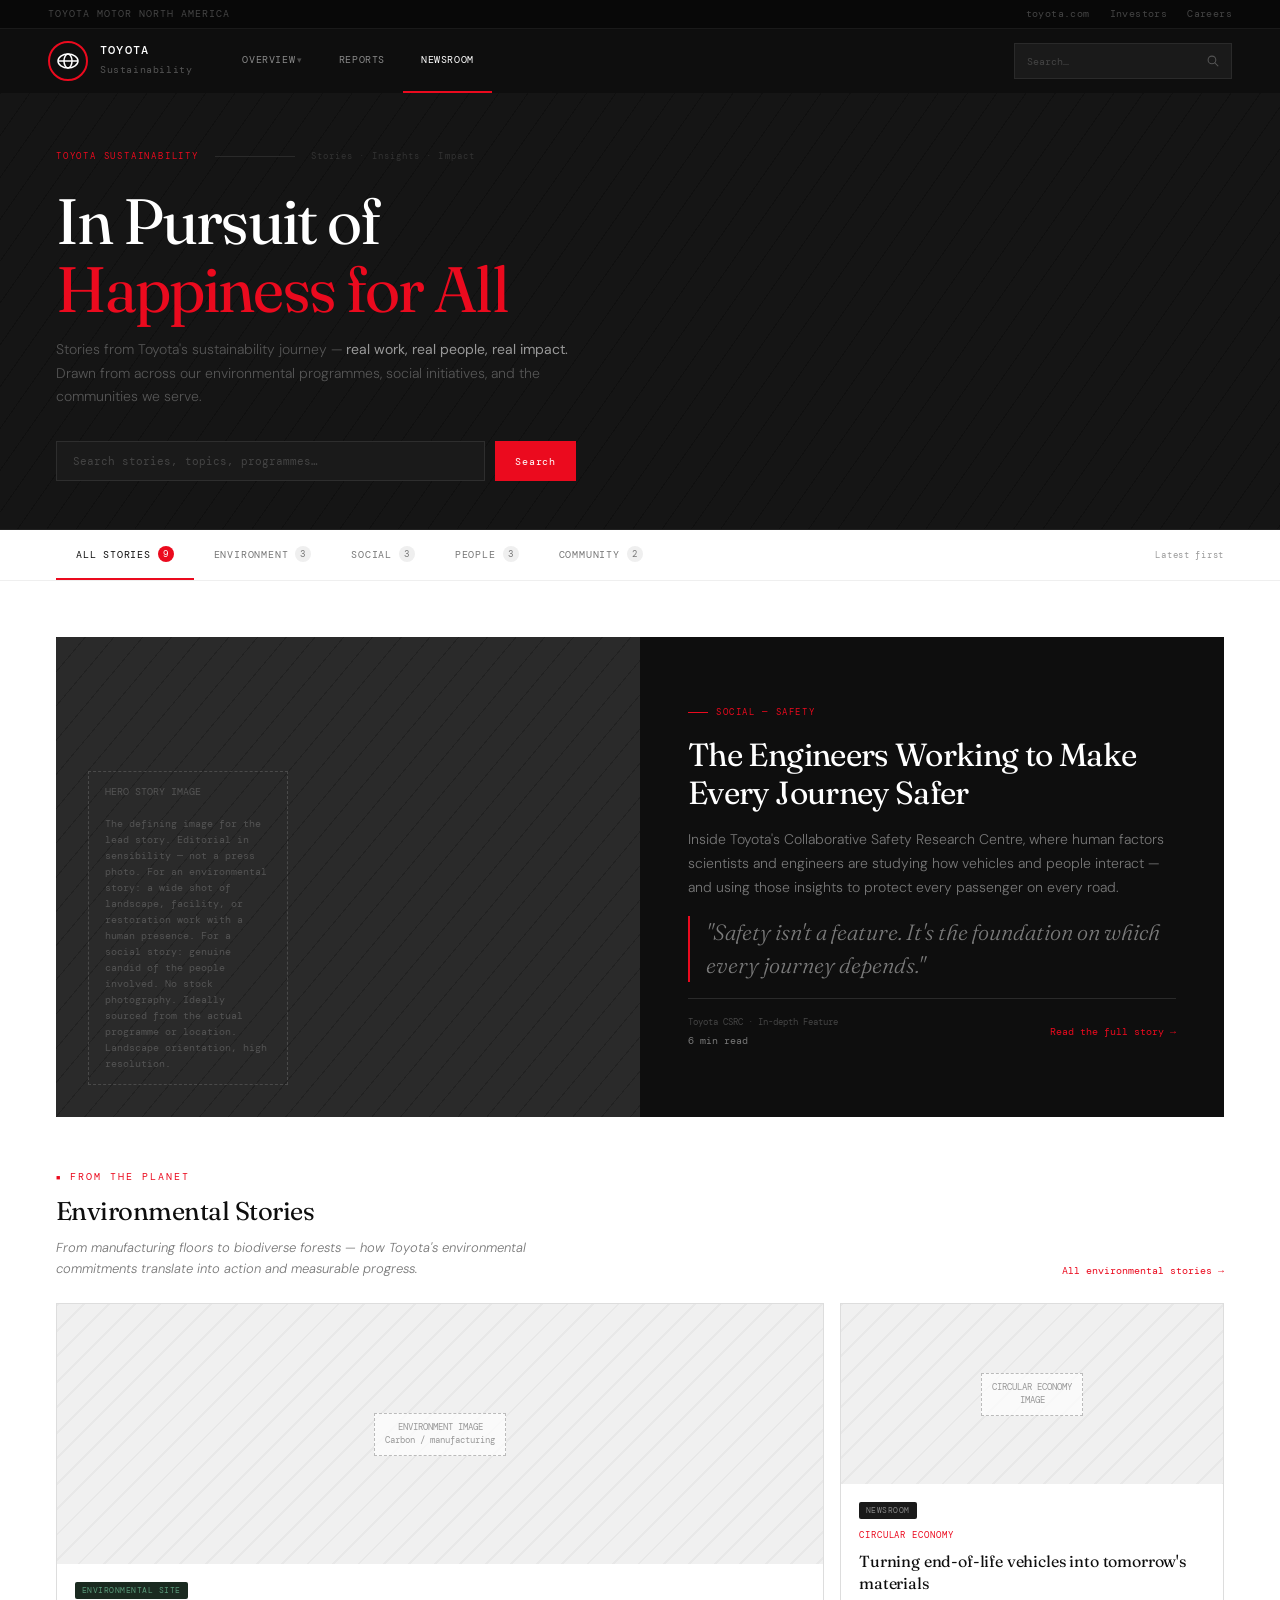
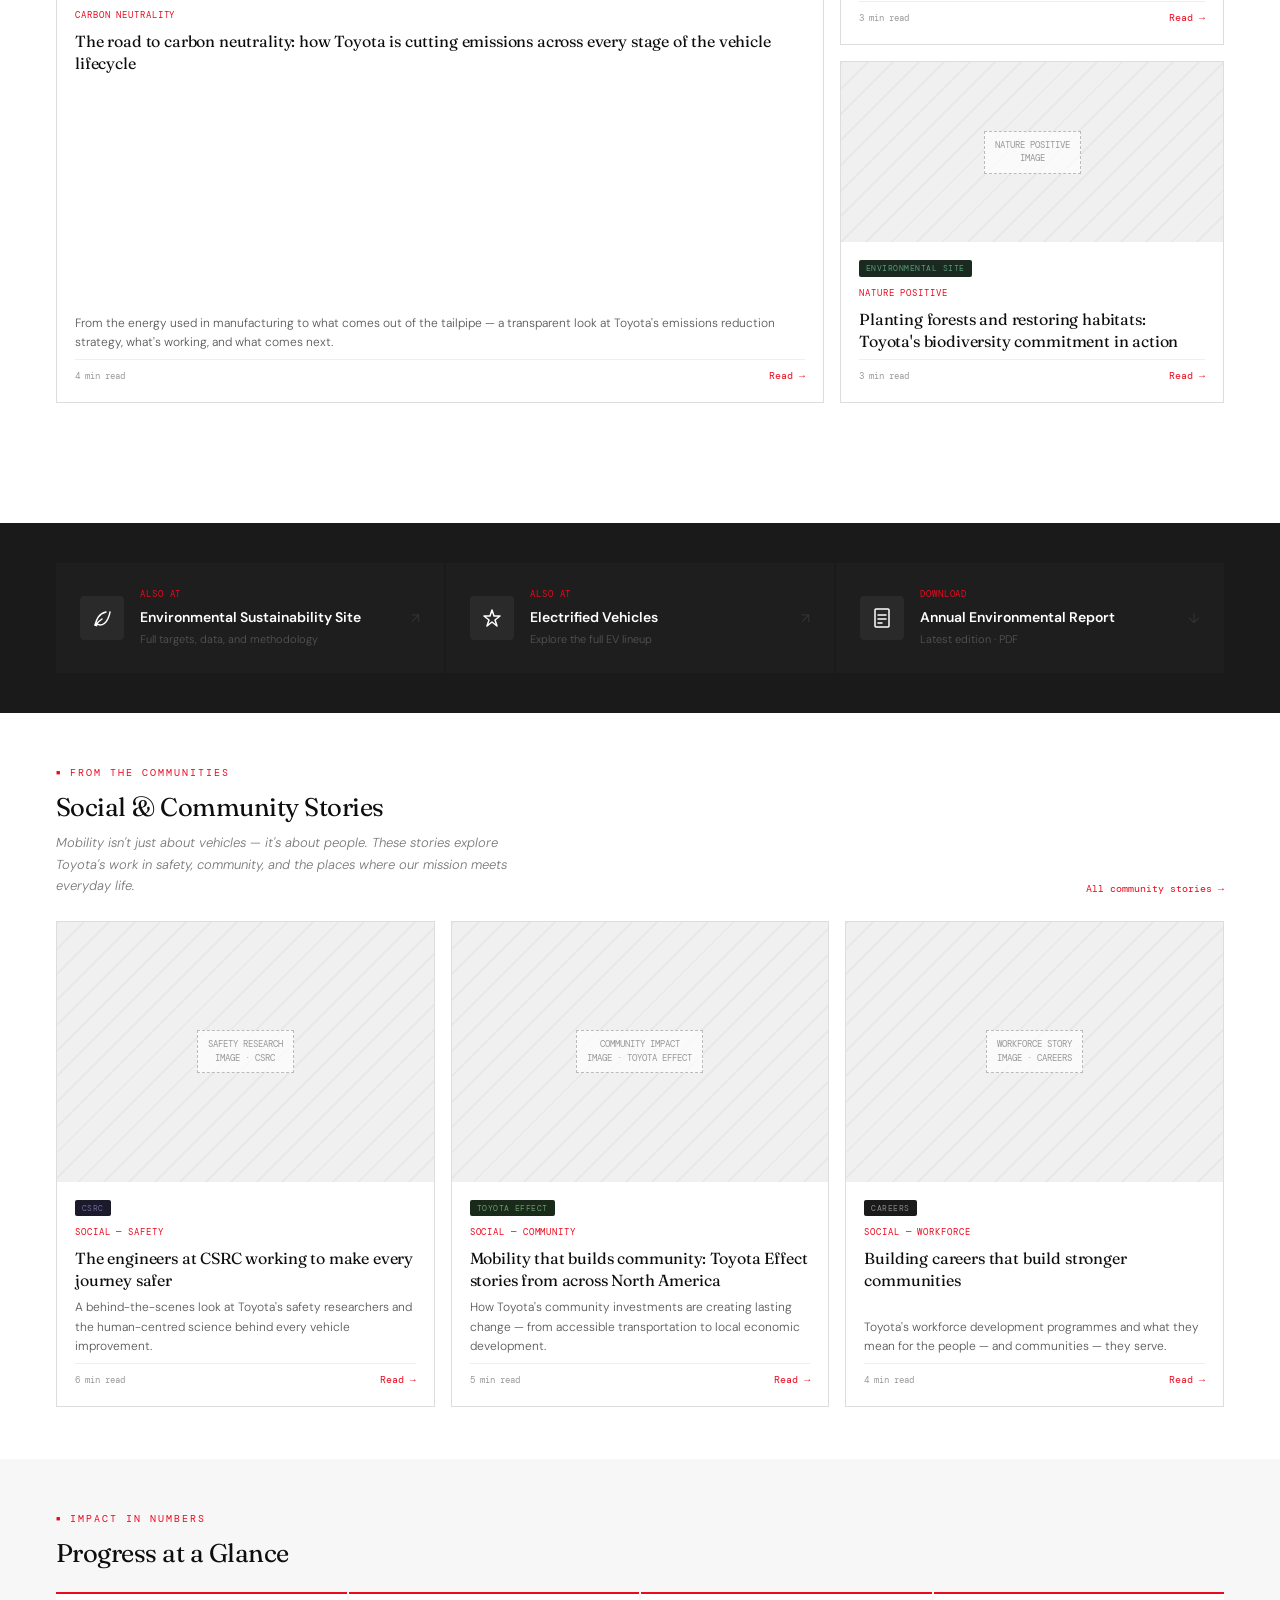
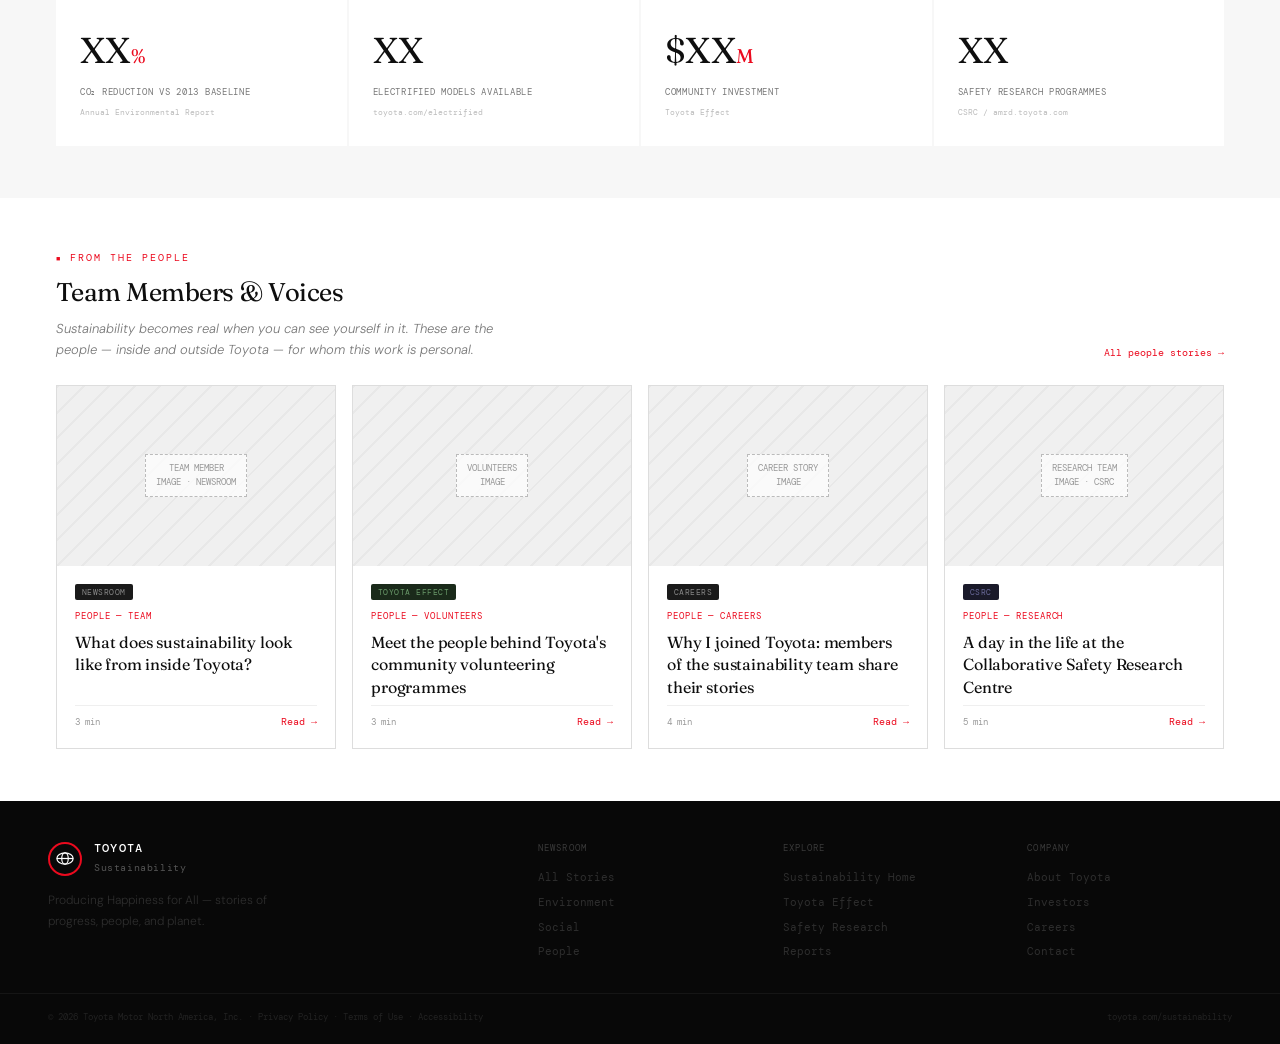
==== commit 77f89257: "Add files via upload" ====
--- a/newsroom.html
+++ b/newsroom.html
@@ -142,12 +142,31 @@
 </head>
 <body>
 
+<!-- SEARCH OVERLAY -->
+<div class="search-overlay" id="search-overlay" role="dialog" aria-label="Search">
+  <button class="so-close" onclick="closeSearch()" aria-label="Close search">✕</button>
+  <div class="search-overlay-inner">
+    <div class="so-label">Search</div>
+    <div class="so-field">
+      <input class="so-input" type="text" placeholder="Carbon neutrality, reports, community…" id="so-input" autocomplete="off">
+      <button class="so-submit" onclick="doSearch()">Search</button>
+    </div>
+    <div class="so-hints">
+      <button class="so-hint" onclick="fillSearch('carbon neutrality')">Carbon neutrality</button>
+      <button class="so-hint" onclick="fillSearch('reports')">Reports</button>
+      <button class="so-hint" onclick="fillSearch('community')">Community</button>
+      <button class="so-hint" onclick="fillSearch('nature positive')">Nature positive</button>
+      <button class="so-hint" onclick="fillSearch('electrified')">Electrified vehicles</button>
+    </div>
+  </div>
+</div>
+
 <!-- NAV -->
 <nav class="site-nav">
   <div class="nav-utility">
     <span class="nav-utility-brand">Toyota Motor North America</span>
     <div class="nav-utility-links">
-      <a href="index.html">Sustainability Home</a>
+      <a href="https://toyota.com" target="_blank">toyota.com</a>
       <a href="#">Investors</a>
       <a href="#">Careers</a>
     </div>
@@ -158,24 +177,52 @@
       <div class="nav-logo-text"><strong>TOYOTA</strong><span>Sustainability</span></div>
     </a>
     <div class="nav-links">
-      <a href="index.html" class="nav-link">Overview</a>
-      <a href="index.html#esg" class="nav-link dd">Environment<div class="nav-dropdown"><div class="nav-dropdown-label">Pillars</div><a href="index.html#esg">Carbon Neutrality</a><a href="index.html#esg">Circular Economy</a><a href="index.html#esg">Nature Positive</a></div></a>
-      <a href="index.html#esg" class="nav-link dd">Social<div class="nav-dropdown"><div class="nav-dropdown-label">Areas</div><a href="index.html#esg">Safety</a><a href="index.html#esg">Workforce</a><a href="index.html#esg">Community</a></div></a>
-      <a href="index.html#reports" class="nav-link">Reports</a>
-      <a href="newsroom.html" class="nav-link active">Newsroom</a>
-    </div>
-    <button class="nav-cta" onclick="window.location='index.html#reports'">↓ Reports</button>
-    <button class="nav-hamburger" id="ham" aria-label="Menu"><span></span><span></span><span></span></button>
+      <a href="index.html" class="nav-link dd">Overview
+        <div class="nav-dropdown">
+          <div class="nav-dropdown-label">Environment</div>
+          <a href="index.html#esg"><svg viewBox="0 0 16 16" fill="none"><circle cx="8" cy="8" r="5" stroke="currentColor" stroke-width="1.2"/><path d="M8 11V6M6 8l2-2 2 2" stroke="currentColor" stroke-width="1.2" stroke-linecap="round"/></svg>Carbon Neutrality</a>
+          <a href="index.html#esg"><svg viewBox="0 0 16 16" fill="none"><path d="M13 8a5 5 0 0 0-5-5" stroke="currentColor" stroke-width="1.2" stroke-linecap="round"/><path d="M3 8a5 5 0 0 0 5 5" stroke="currentColor" stroke-width="1.2" stroke-linecap="round"/><path d="M8 3L6.5 1.5M8 13l1.5 1.5" stroke="currentColor" stroke-width="1.2" stroke-linecap="round"/></svg>Circular Economy</a>
+          <a href="index.html#esg"><svg viewBox="0 0 16 16" fill="none"><path d="M12 4C5 6 4.5 10 3 14l1 .3.5-1.3C5 13.5 6 14 7 14c7 0 8-10 8-10" stroke="currentColor" stroke-width="1.2" stroke-linecap="round"/><path d="M4 14C5 12 7 10 9 9" stroke="currentColor" stroke-width="1.2" stroke-linecap="round"/></svg>Nature Positive</a>
+          <div class="nav-dropdown-divider"></div>
+          <div class="nav-dropdown-label">Social</div>
+          <a href="index.html#esg"><svg viewBox="0 0 16 16" fill="none"><path d="M8 2L2 5v4c0 3 2.5 5.5 6 6.5 3.5-1 6-3.5 6-6.5V5L8 2z" stroke="currentColor" stroke-width="1.2" stroke-linejoin="round"/></svg>Safety</a>
+          <a href="index.html#esg"><svg viewBox="0 0 16 16" fill="none"><circle cx="6" cy="6" r="2.5" stroke="currentColor" stroke-width="1.2"/><path d="M1 14c0-2.8 2.2-5 5-5s5 2.2 5 5" stroke="currentColor" stroke-width="1.2" stroke-linecap="round"/><circle cx="12" cy="5.5" r="2" stroke="currentColor" stroke-width="1.2"/></svg>Workforce &amp; Community</a>
+          <div class="nav-dropdown-divider"></div>
+          <div class="nav-dropdown-label">Governance</div>
+          <a href="index.html#esg"><svg viewBox="0 0 16 16" fill="none"><rect x="2" y="7" width="12" height="8" rx="1" stroke="currentColor" stroke-width="1.2"/><path d="M5 7V5a3 3 0 0 1 6 0v2" stroke="currentColor" stroke-width="1.2" stroke-linecap="round"/></svg>Governance — Coming Soon</a>
+          <div class="nav-dropdown-divider"></div>
+          <a href="index.html#figures"><svg viewBox="0 0 16 16" fill="none"><rect x="2" y="10" width="3" height="4" stroke="currentColor" stroke-width="1.2"/><rect x="6.5" y="6" width="3" height="8" stroke="currentColor" stroke-width="1.2"/><rect x="11" y="2" width="3" height="12" stroke="currentColor" stroke-width="1.2"/></svg>Key Figures</a>
+          <a href="index.html#leadership"><svg viewBox="0 0 16 16" fill="none"><circle cx="8" cy="6" r="3" stroke="currentColor" stroke-width="1.2"/><path d="M2 15c0-3.3 2.7-6 6-6s6 2.7 6 6" stroke="currentColor" stroke-width="1.2" stroke-linecap="round"/></svg>Leadership</a>
+        </div>
+      </a>
+      <a href="reports.html" class="nav-link ">Reports</a>
+      <a href="newsroom.html" class="nav-link active ">Newsroom</a>
+    </div>
+    <div class="nav-search-field" role="search">
+      <input class="nav-search-input" type="text" placeholder="Search…" aria-label="Search" onfocus="openSearch()" readonly>
+      <button class="nav-search-icon" onclick="openSearch()" aria-label="Open search">
+        <svg viewBox="0 0 20 20" fill="none"><circle cx="8.5" cy="8.5" r="5.5" stroke="currentColor" stroke-width="1.5"/><line x1="12.5" y1="12.5" x2="17" y2="17" stroke="currentColor" stroke-width="1.5" stroke-linecap="round"/></svg>
+      </button>
+    </div>
+    <button class="nav-hamburger" id="ham" aria-label="Menu" aria-expanded="false"><span></span><span></span><span></span></button>
   </div>
   <div class="nav-mobile" id="mob">
-    <div class="nav-mobile-section">Navigate</div>
-    <a href="index.html" class="nav-mobile-link">Overview</a>
-    <a href="newsroom.html" class="nav-mobile-link active">Newsroom</a>
+    <div class="nav-mobile-search">
+      <input type="text" placeholder="Search sustainability…" onfocus="openSearch()" readonly>
+      <button onclick="openSearch()">Search</button>
+    </div>
+    <div class="nav-mobile-section">Sustainability</div>
+    <a href="index.html" class="nav-mobile-link ">Overview</a>
     <a href="index.html#esg" class="nav-mobile-link">Environment</a>
     <a href="index.html#esg" class="nav-mobile-link">Social</a>
-    <a href="index.html#reports" class="nav-mobile-link">Reports</a>
+    <a href="index.html#esg" class="nav-mobile-link">Governance</a>
+    <div class="nav-mobile-section">More</div>
+    <a href="reports.html" class="nav-mobile-link ">Reports</a>
+    <a href="newsroom.html" class="nav-mobile-link active ">Newsroom</a>
   </div>
 </nav>
+
+
 
 <!-- MASTHEAD -->
 <header class="nm-masthead fade-up">
@@ -474,6 +521,17 @@
 /* fade up */
 const io=new IntersectionObserver(entries=>entries.forEach(e=>{if(e.isIntersecting){e.target.classList.add('visible');io.unobserve(e.target)}}),{threshold:.08,rootMargin:'0px 0px -40px 0px'});
 document.querySelectorAll('.fade-up').forEach(el=>io.observe(el));
+
+/* ─── SEARCH OVERLAY ─── */
+function openSearch(){
+  document.getElementById('search-overlay').classList.add('open');
+  setTimeout(()=>document.getElementById('so-input').focus(),80);
+}
+function closeSearch(){document.getElementById('search-overlay').classList.remove('open')}
+function fillSearch(q){document.getElementById('so-input').value=q;document.getElementById('so-input').focus()}
+function doSearch(){const q=document.getElementById('so-input').value.trim();if(q)closeSearch();}
+document.getElementById('search-overlay').addEventListener('click',function(e){if(e.target===this)closeSearch()});
+document.addEventListener('keydown',e=>{if(e.key==='Escape')closeSearch();if((e.metaKey||e.ctrlKey)&&e.key==='k'){e.preventDefault();openSearch()}});
 </script>
 </body>
 </html>
--- a/shared.css
+++ b/shared.css
@@ -65,34 +65,65 @@
 .nav-utility-links{display:flex;gap:20px}
 .nav-utility-links a{font-family:var(--font-mono);font-size:10px;color:#444;text-decoration:none;letter-spacing:.04em;transition:color .2s}
 .nav-utility-links a:hover{color:#888}
-.nav-main{padding:0 48px;display:flex;align-items:center;justify-content:space-between;height:64px}
-.nav-logo{display:flex;align-items:center;gap:12px}
+.nav-main{padding:0 48px;display:flex;align-items:center;gap:0;height:64px}
+.nav-logo{display:flex;align-items:center;gap:12px;text-decoration:none;margin-right:32px;flex-shrink:0}
 .nav-logo-ring{width:40px;height:40px;border-radius:50%;border:2px solid var(--red);display:flex;align-items:center;justify-content:center;flex-shrink:0}
 .nav-logo-text{line-height:1.3}
 .nav-logo-text strong{display:block;font-family:var(--font-mono);font-size:12px;font-weight:500;color:var(--white);letter-spacing:.1em}
 .nav-logo-text span{font-family:var(--font-mono);font-size:10px;color:#555;letter-spacing:.06em}
-.nav-links{display:flex;align-items:stretch;height:64px}
-.nav-link{display:flex;align-items:center;padding:0 16px;font-family:var(--font-mono);font-size:10px;color:#888;text-decoration:none;letter-spacing:.06em;text-transform:uppercase;border-bottom:2px solid transparent;transition:color .2s,border-color .2s;position:relative;white-space:nowrap}
+/* Primary links — only 3 items now */
+.nav-links{display:flex;align-items:stretch;height:64px;flex-shrink:0}
+.nav-link{display:flex;align-items:center;padding:0 18px;font-family:var(--font-mono);font-size:10px;color:#888;text-decoration:none;letter-spacing:.06em;text-transform:uppercase;border-bottom:2px solid transparent;transition:color .2s,border-color .2s;position:relative;white-space:nowrap}
 .nav-link:hover,.nav-link.active{color:var(--white);border-bottom-color:var(--red)}
 .nav-link.dd::after{content:' ▾';font-size:9px;opacity:.5;margin-left:2px}
-.nav-dropdown{position:absolute;top:100%;left:0;background:var(--grey-900);border-top:2px solid var(--red);min-width:200px;padding:10px 0;opacity:0;pointer-events:none;transform:translateY(-6px);transition:opacity .2s,transform .2s;z-index:10}
+.nav-dropdown{position:absolute;top:100%;left:0;background:var(--grey-900);border-top:2px solid var(--red);min-width:220px;padding:10px 0;opacity:0;pointer-events:none;transform:translateY(-6px);transition:opacity .2s,transform .2s;z-index:10}
 .nav-link:hover .nav-dropdown,.nav-link:focus-within .nav-dropdown{opacity:1;pointer-events:all;transform:translateY(0)}
-.nav-dropdown a{display:block;padding:9px 20px;font-family:var(--font-mono);font-size:10px;color:#888;text-decoration:none;letter-spacing:.04em;transition:background .15s,color .15s}
+.nav-dropdown a{display:block;padding:10px 20px;font-family:var(--font-mono);font-size:10px;color:#888;text-decoration:none;letter-spacing:.04em;transition:background .15s,color .15s;display:flex;align-items:center;gap:10px}
 .nav-dropdown a:hover{background:#222;color:var(--white)}
+.nav-dropdown a svg{width:14px;height:14px;opacity:.4;flex-shrink:0}
+.nav-dropdown a:hover svg{opacity:.7}
 .nav-dropdown-label{padding:8px 20px 3px;font-family:var(--font-mono);font-size:9px;color:var(--red);text-transform:uppercase;letter-spacing:.12em}
-.nav-cta{background:var(--red);color:var(--white);padding:0 20px;font-family:var(--font-mono);font-size:10px;letter-spacing:.08em;text-transform:uppercase;cursor:pointer;border:none;height:38px;margin-left:16px;display:flex;align-items:center;gap:6px;transition:background .2s;white-space:nowrap}
-.nav-cta:hover{background:var(--red-hover)}
-.nav-hamburger{display:none;flex-direction:column;gap:5px;cursor:pointer;padding:8px;margin-right:-8px}
+.nav-dropdown-divider{height:1px;background:#222;margin:8px 0}
+/* Search field — visible in header */
+.nav-search-field{margin-left:auto;display:flex;align-items:center;gap:0;background:#1a1a1a;border:1px solid #2a2a2a;height:36px;transition:border-color .2s;flex-shrink:0}
+.nav-search-field:focus-within{border-color:#444}
+.nav-search-input{background:none;border:none;padding:0 12px;font-family:var(--font-mono);font-size:10px;color:var(--white);outline:none;width:180px;height:100%}
+.nav-search-input::placeholder{color:#444}
+.nav-search-icon{width:36px;height:36px;display:flex;align-items:center;justify-content:center;cursor:pointer;color:#555;transition:color .2s;flex-shrink:0;border:none;background:none}
+.nav-search-icon:hover{color:var(--white)}
+.nav-search-icon svg{width:14px;height:14px}
+/* hamburger */
+.nav-hamburger{display:none;flex-direction:column;gap:5px;cursor:pointer;padding:8px;margin-left:16px;flex-shrink:0}
 .nav-hamburger span{width:22px;height:2px;background:var(--white);transition:all .3s;display:block}
 .nav-hamburger.open span:nth-child(1){transform:translateY(7px) rotate(45deg)}
 .nav-hamburger.open span:nth-child(2){opacity:0}
 .nav-hamburger.open span:nth-child(3){transform:translateY(-7px) rotate(-45deg)}
-.nav-mobile{display:none;flex-direction:column;background:var(--grey-900);border-top:1px solid #2a2a2a;padding:16px 0 24px}
+/* mobile menu */
+.nav-mobile{display:none;flex-direction:column;background:var(--grey-900);border-top:1px solid #2a2a2a;padding:0 0 20px}
 .nav-mobile.open{display:flex}
+/* mobile search */
+.nav-mobile-search{padding:14px 20px;border-bottom:1px solid #222;display:flex;gap:8px}
+.nav-mobile-search input{flex:1;background:#141414;border:1px solid #2a2a2a;padding:9px 12px;font-family:var(--font-mono);font-size:11px;color:var(--white);outline:none}
+.nav-mobile-search input::placeholder{color:#444}
+.nav-mobile-search button{background:var(--red);color:var(--white);border:none;padding:0 14px;font-family:var(--font-mono);font-size:10px;cursor:pointer}
 .nav-mobile-link{padding:12px 24px;font-family:var(--font-mono);font-size:11px;color:#888;text-decoration:none;letter-spacing:.06em;text-transform:uppercase;border-left:2px solid transparent;transition:color .2s,border-color .2s}
 .nav-mobile-link:hover,.nav-mobile-link.active{color:var(--white);border-left-color:var(--red)}
-.nav-mobile-section{padding:8px 24px 4px;font-family:var(--font-mono);font-size:9px;color:var(--red);text-transform:uppercase;letter-spacing:.12em;margin-top:8px}
-.nav-mobile-cta{margin:16px 24px 0;background:var(--red);color:var(--white);padding:12px 20px;font-family:var(--font-mono);font-size:10px;letter-spacing:.08em;text-transform:uppercase;text-align:center;border:none;cursor:pointer}
+.nav-mobile-section{padding:12px 24px 3px;font-family:var(--font-mono);font-size:9px;color:var(--red);text-transform:uppercase;letter-spacing:.12em;margin-top:4px}
+/* search overlay */
+.search-overlay{position:fixed;inset:0;background:rgba(0,0,0,.94);z-index:200;display:flex;flex-direction:column;align-items:center;padding-top:110px;opacity:0;pointer-events:none;transition:opacity .22s}
+.search-overlay.open{opacity:1;pointer-events:all}
+.search-overlay-inner{width:100%;max-width:640px;padding:0 24px}
+.so-label{font-family:var(--font-mono);font-size:10px;color:var(--red);letter-spacing:.2em;text-transform:uppercase;margin-bottom:16px}
+.so-field{display:flex;border-bottom:2px solid var(--red)}
+.so-input{flex:1;background:none;border:none;padding:14px 0;font-family:var(--font-display);font-size:clamp(22px,3vw,32px);color:var(--white);outline:none;font-weight:300}
+.so-input::placeholder{color:#2a2a2a}
+.so-submit{background:var(--red);color:var(--white);border:none;padding:0 20px;font-family:var(--font-mono);font-size:11px;cursor:pointer;letter-spacing:.08em;transition:background .2s}
+.so-submit:hover{background:var(--red-hover)}
+.so-close{position:absolute;top:24px;right:32px;background:none;border:none;color:#555;font-size:22px;cursor:pointer;transition:color .2s;line-height:1}
+.so-close:hover{color:var(--white)}
+.so-hints{margin-top:20px;display:flex;gap:8px;flex-wrap:wrap}
+.so-hint{font-family:var(--font-mono);font-size:10px;color:#444;border:1px solid #2a2a2a;padding:5px 12px;cursor:pointer;transition:all .2s;background:none}
+.so-hint:hover{background:#1a1a1a;color:var(--white);border-color:#444}
 
 /* ── FOOTER ── */
 .site-footer{background:#080808}
@@ -112,7 +143,7 @@
 /* ── RESPONSIVE NAV ── */
 @media(max-width:1099px){
   .nav-utility,.nav-main{padding-left:28px;padding-right:28px}
-  .nav-links,.nav-cta{display:none}
+  .nav-links,.nav-search-field{display:none}
   .nav-hamburger{display:flex}
 }
 @media(max-width:767px){
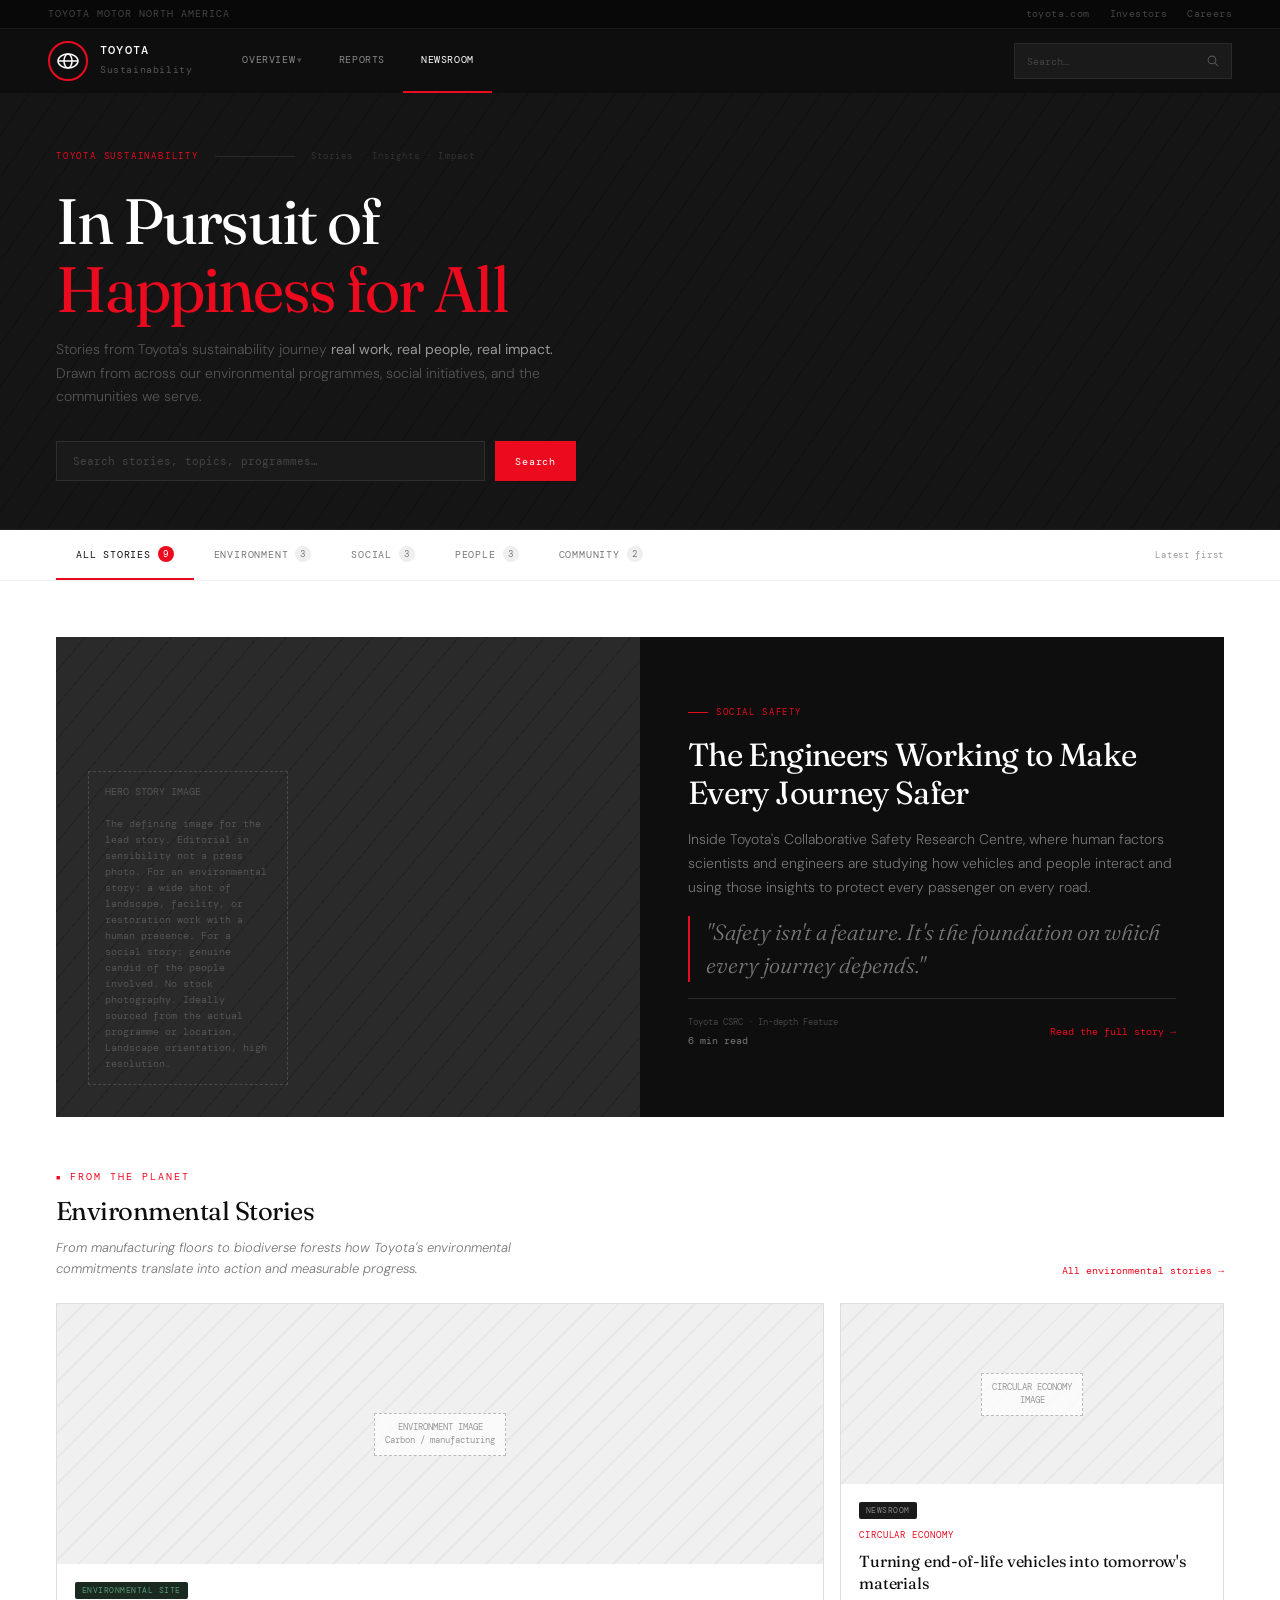
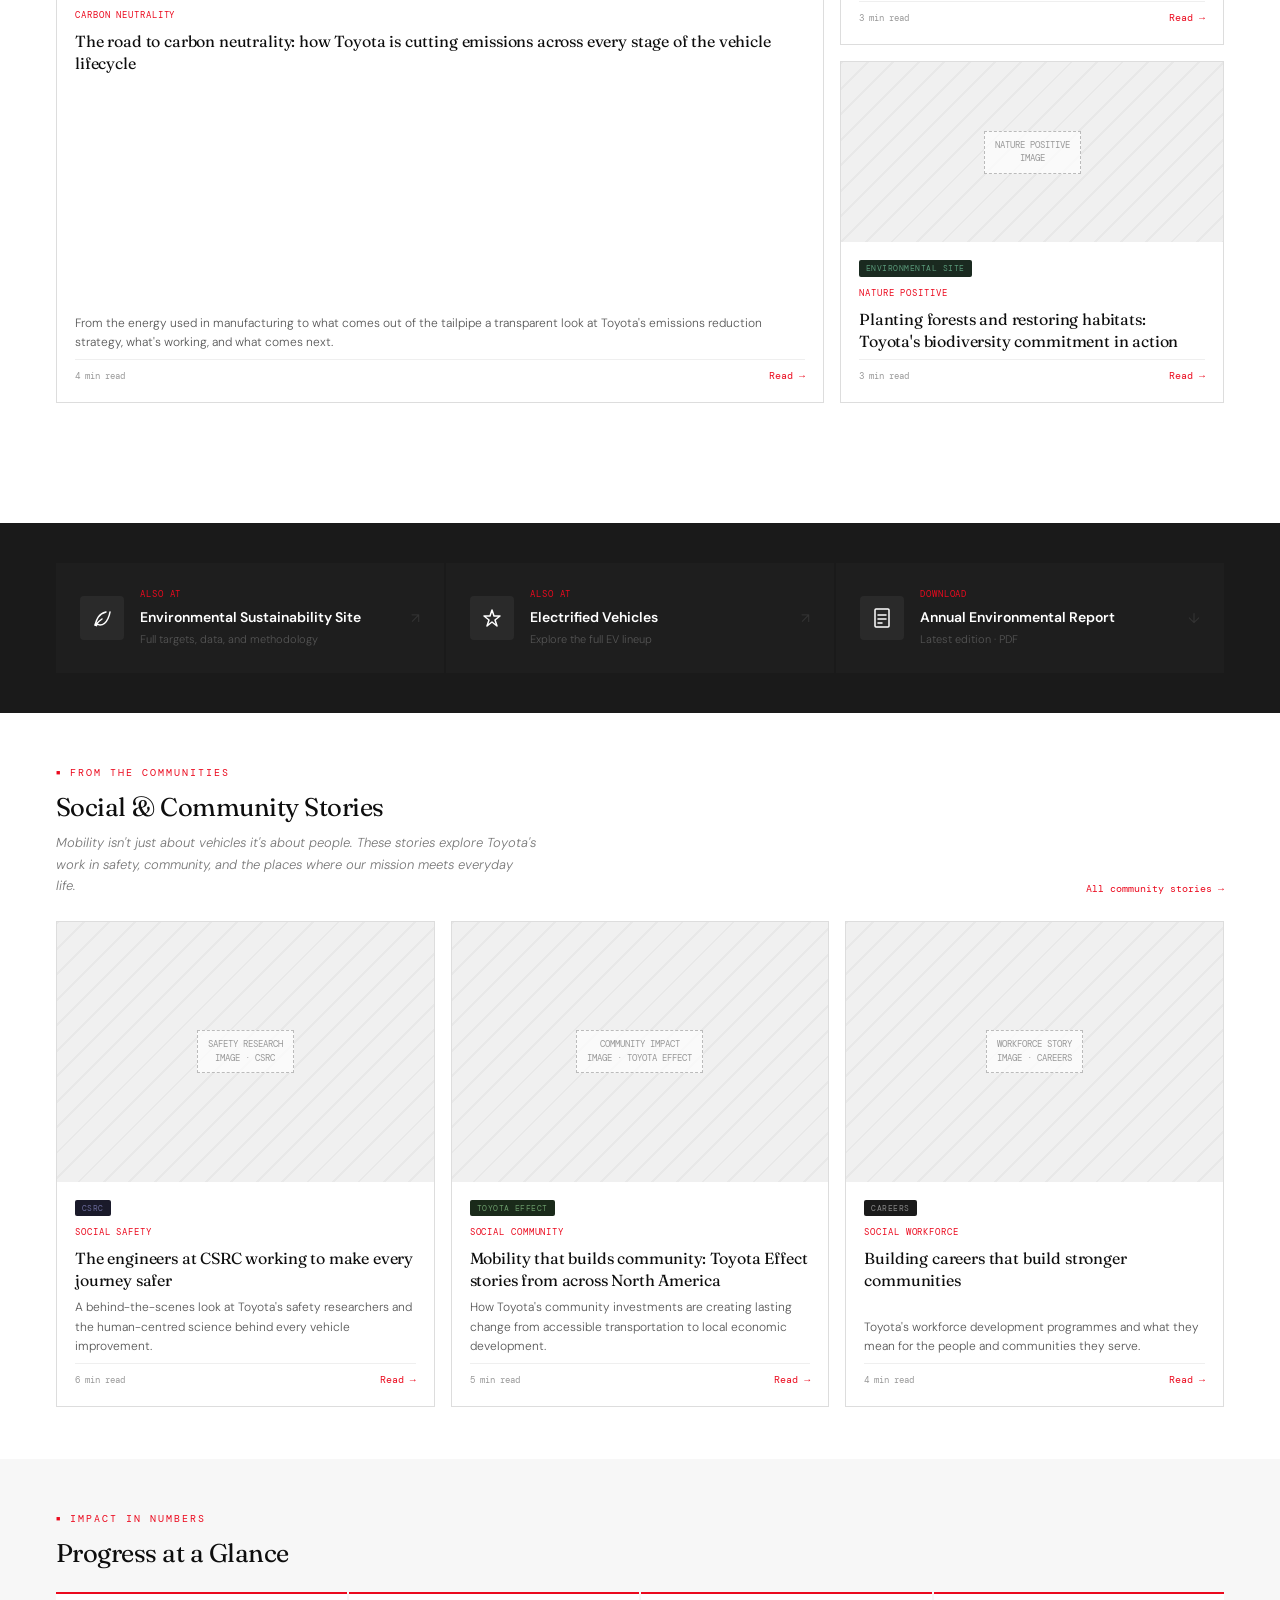
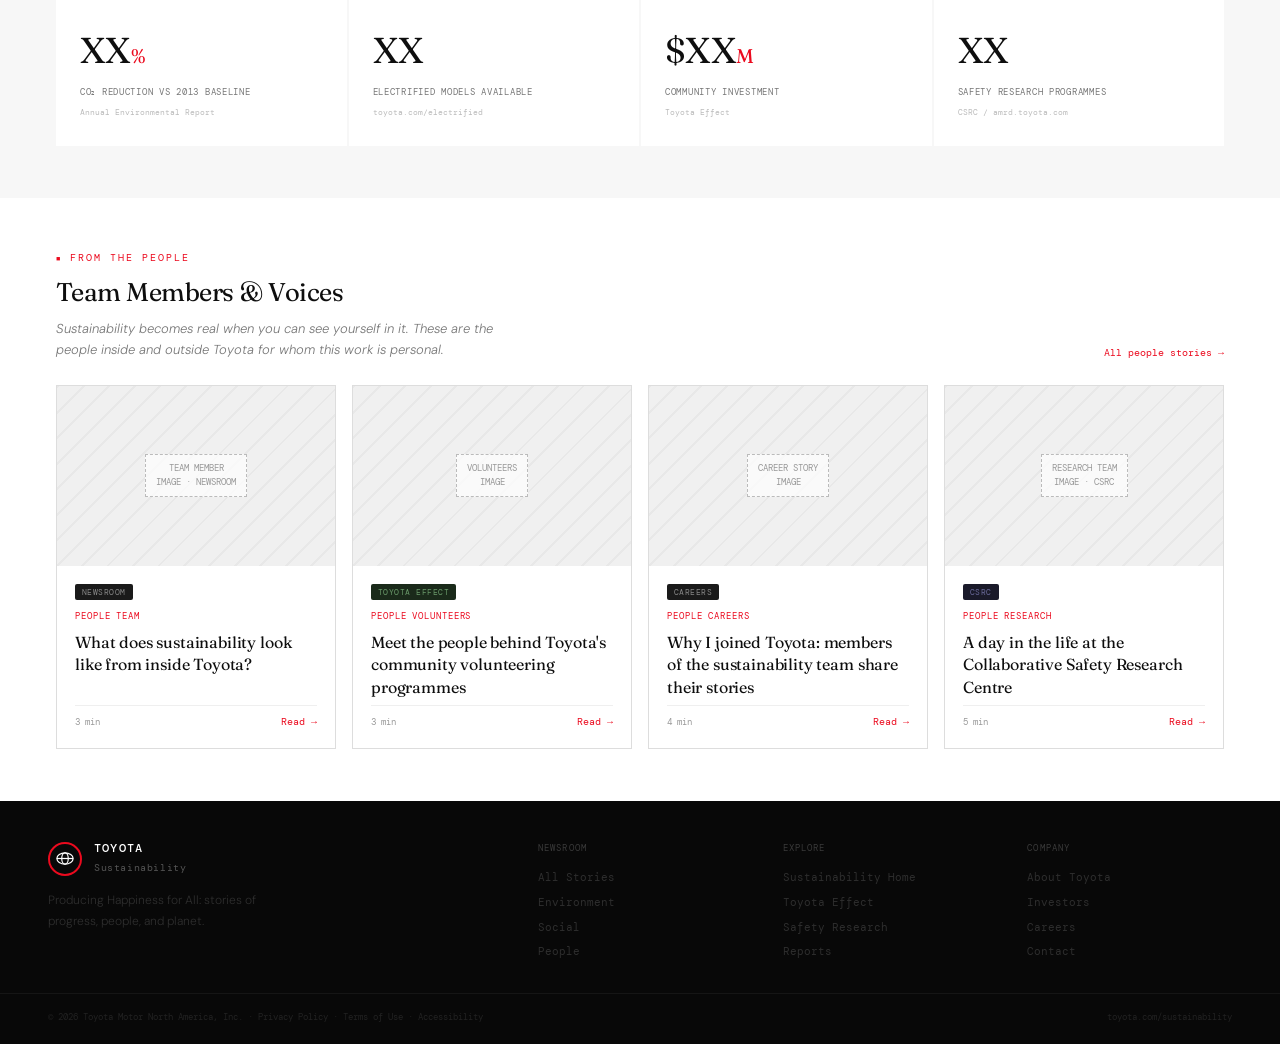
==== commit 2dae7539: "Add files via upload" ====
--- a/newsroom.html
+++ b/newsroom.html
@@ -3,7 +3,7 @@
 <head>
 <meta charset="UTF-8">
 <meta name="viewport" content="width=device-width, initial-scale=1.0">
-<title>Newsroom — Toyota US Sustainability</title>
+<title>Newsroom Toyota US Sustainability</title>
 <link rel="stylesheet" href="shared.css">
 <style>
 /* ═══ NEWSROOM MASTHEAD ═══ */
@@ -176,27 +176,30 @@
       <div class="nav-logo-ring"><svg width="22" height="16" viewBox="0 0 22 16" fill="none"><ellipse cx="11" cy="8" rx="10" ry="7" stroke="white" stroke-width="1.5"/><ellipse cx="11" cy="8" rx="4" ry="7" stroke="white" stroke-width="1.5"/><line x1="1" y1="8" x2="21" y2="8" stroke="white" stroke-width="1.5"/></svg></div>
       <div class="nav-logo-text"><strong>TOYOTA</strong><span>Sustainability</span></div>
     </a>
-    <div class="nav-links">
-      <a href="index.html" class="nav-link dd">Overview
+        <div class="nav-links">
+      <div class="nav-item dd">
+        <a href="index.html" class="nav-link">Overview</a>
         <div class="nav-dropdown">
-          <div class="nav-dropdown-label">Environment</div>
-          <a href="index.html#esg"><svg viewBox="0 0 16 16" fill="none"><circle cx="8" cy="8" r="5" stroke="currentColor" stroke-width="1.2"/><path d="M8 11V6M6 8l2-2 2 2" stroke="currentColor" stroke-width="1.2" stroke-linecap="round"/></svg>Carbon Neutrality</a>
-          <a href="index.html#esg"><svg viewBox="0 0 16 16" fill="none"><path d="M13 8a5 5 0 0 0-5-5" stroke="currentColor" stroke-width="1.2" stroke-linecap="round"/><path d="M3 8a5 5 0 0 0 5 5" stroke="currentColor" stroke-width="1.2" stroke-linecap="round"/><path d="M8 3L6.5 1.5M8 13l1.5 1.5" stroke="currentColor" stroke-width="1.2" stroke-linecap="round"/></svg>Circular Economy</a>
-          <a href="index.html#esg"><svg viewBox="0 0 16 16" fill="none"><path d="M12 4C5 6 4.5 10 3 14l1 .3.5-1.3C5 13.5 6 14 7 14c7 0 8-10 8-10" stroke="currentColor" stroke-width="1.2" stroke-linecap="round"/><path d="M4 14C5 12 7 10 9 9" stroke="currentColor" stroke-width="1.2" stroke-linecap="round"/></svg>Nature Positive</a>
-          <div class="nav-dropdown-divider"></div>
-          <div class="nav-dropdown-label">Social</div>
-          <a href="index.html#esg"><svg viewBox="0 0 16 16" fill="none"><path d="M8 2L2 5v4c0 3 2.5 5.5 6 6.5 3.5-1 6-3.5 6-6.5V5L8 2z" stroke="currentColor" stroke-width="1.2" stroke-linejoin="round"/></svg>Safety</a>
-          <a href="index.html#esg"><svg viewBox="0 0 16 16" fill="none"><circle cx="6" cy="6" r="2.5" stroke="currentColor" stroke-width="1.2"/><path d="M1 14c0-2.8 2.2-5 5-5s5 2.2 5 5" stroke="currentColor" stroke-width="1.2" stroke-linecap="round"/><circle cx="12" cy="5.5" r="2" stroke="currentColor" stroke-width="1.2"/></svg>Workforce &amp; Community</a>
-          <div class="nav-dropdown-divider"></div>
-          <div class="nav-dropdown-label">Governance</div>
-          <a href="index.html#esg"><svg viewBox="0 0 16 16" fill="none"><rect x="2" y="7" width="12" height="8" rx="1" stroke="currentColor" stroke-width="1.2"/><path d="M5 7V5a3 3 0 0 1 6 0v2" stroke="currentColor" stroke-width="1.2" stroke-linecap="round"/></svg>Governance — Coming Soon</a>
-          <div class="nav-dropdown-divider"></div>
-          <a href="index.html#figures"><svg viewBox="0 0 16 16" fill="none"><rect x="2" y="10" width="3" height="4" stroke="currentColor" stroke-width="1.2"/><rect x="6.5" y="6" width="3" height="8" stroke="currentColor" stroke-width="1.2"/><rect x="11" y="2" width="3" height="12" stroke="currentColor" stroke-width="1.2"/></svg>Key Figures</a>
-          <a href="index.html#leadership"><svg viewBox="0 0 16 16" fill="none"><circle cx="8" cy="6" r="3" stroke="currentColor" stroke-width="1.2"/><path d="M2 15c0-3.3 2.7-6 6-6s6 2.7 6 6" stroke="currentColor" stroke-width="1.2" stroke-linecap="round"/></svg>Leadership</a>
+          <a href="index.html#esg" onclick="if(window.switchTab)switchTab('env')">
+            <svg viewBox="0 0 16 16" fill="none"><path d="M12 4C5 6 4.5 10 3 14l1 .3.5-1.3C5 13.5 6 14 7 14c7 0 8-10 8-10" stroke="currentColor" stroke-width="1.3" stroke-linecap="round"/><path d="M4 14C5 12 7 10 9 9" stroke="currentColor" stroke-width="1.3" stroke-linecap="round"/></svg>
+            Environmental
+          </a>
+          <a href="index.html#esg" onclick="if(window.switchTab)switchTab('social')">
+            <svg viewBox="0 0 16 16" fill="none"><circle cx="5.5" cy="5.5" r="2.5" stroke="currentColor" stroke-width="1.3"/><path d="M1 14c0-2.5 2-4.5 4.5-4.5S10 11.5 10 14" stroke="currentColor" stroke-width="1.3" stroke-linecap="round"/><circle cx="12" cy="5" r="2" stroke="currentColor" stroke-width="1.3"/><path d="M12 9.5c1.8.3 3 1.8 3 3.5" stroke="currentColor" stroke-width="1.3" stroke-linecap="round"/></svg>
+            Social
+          </a>
+          <a href="index.html#esg" onclick="if(window.switchTab)switchTab('gov')">
+            <svg viewBox="0 0 16 16" fill="none"><rect x="2" y="7" width="12" height="8" rx="1" stroke="currentColor" stroke-width="1.3"/><path d="M5 7V5a3 3 0 0 1 6 0v2" stroke="currentColor" stroke-width="1.3" stroke-linecap="round"/><circle cx="8" cy="11" r="1.2" fill="currentColor"/></svg>
+            Governance
+          </a>
+          <a href="index.html#lineup">
+            <svg viewBox="0 0 16 16" fill="none"><path d="M1 11h2l1-3h8l1 3h2" stroke="currentColor" stroke-width="1.3" stroke-linecap="round" stroke-linejoin="round"/><rect x="3" y="11" width="10" height="3" rx="1" stroke="currentColor" stroke-width="1.3"/><circle cx="5" cy="14" r="1" fill="currentColor"/><circle cx="11" cy="14" r="1" fill="currentColor"/></svg>
+            Product
+          </a>
         </div>
-      </a>
-      <a href="reports.html" class="nav-link ">Reports</a>
-      <a href="newsroom.html" class="nav-link active ">Newsroom</a>
+      </div>
+      <a href="reports.html" class="nav-link">Reports</a>
+      <a href="newsroom.html" class="nav-link active">Newsroom</a>
     </div>
     <div class="nav-search-field" role="search">
       <input class="nav-search-input" type="text" placeholder="Search…" aria-label="Search" onfocus="openSearch()" readonly>
@@ -233,7 +236,7 @@
       <span class="nm-overline-site">Stories · Insights · Impact</span>
     </div>
     <h1 class="nm-title">In Pursuit of<br><em>Happiness for All</em></h1>
-    <p class="nm-editorial-note">Stories from Toyota's sustainability journey — <strong>real work, real people, real impact.</strong> Drawn from across our environmental programmes, social initiatives, and the communities we serve.</p>
+    <p class="nm-editorial-note">Stories from Toyota's sustainability journey <strong>real work, real people, real impact.</strong> Drawn from across our environmental programmes, social initiatives, and the communities we serve.</p>
     <div class="nm-search-bar">
       <input class="nm-search-input" type="text" placeholder="Search stories, topics, programmes…" id="search-input">
       <button class="nm-search-btn" onclick="doSearch()">Search</button>
@@ -257,12 +260,12 @@
 <div class="hero-story fade-up">
   <a href="story.html" class="hs-inner" style="display:grid;text-decoration:none">
     <div class="hs-image">
-      <div class="hs-img-note">HERO STORY IMAGE<br><br>The defining image for the lead story. Editorial in sensibility — not a press photo. For an environmental story: a wide shot of landscape, facility, or restoration work with a human presence. For a social story: genuine candid of the people involved. No stock photography. Ideally sourced from the actual programme or location. Landscape orientation, high resolution.</div>
+      <div class="hs-img-note">HERO STORY IMAGE<br><br>The defining image for the lead story. Editorial in sensibility not a press photo. For an environmental story: a wide shot of landscape, facility, or restoration work with a human presence. For a social story: genuine candid of the people involved. No stock photography. Ideally sourced from the actual programme or location. Landscape orientation, high resolution.</div>
     </div>
     <div class="hs-body">
-      <div class="hs-category">Social — Safety</div>
+      <div class="hs-category">Social Safety</div>
       <h2 class="hs-headline">The Engineers Working to Make Every Journey Safer</h2>
-      <p class="hs-excerpt">Inside Toyota's Collaborative Safety Research Centre, where human factors scientists and engineers are studying how vehicles and people interact — and using those insights to protect every passenger on every road.</p>
+      <p class="hs-excerpt">Inside Toyota's Collaborative Safety Research Centre, where human factors scientists and engineers are studying how vehicles and people interact and using those insights to protect every passenger on every road.</p>
       <blockquote class="hs-pull">"Safety isn't a feature. It's the foundation on which every journey depends."</blockquote>
       <div class="hs-meta">
         <div>
@@ -280,7 +283,7 @@
   <div class="sd-left">
     <div class="section-eyebrow">From the Planet</div>
     <h2 class="section-h2" style="font-size:clamp(20px,2vw,26px)">Environmental Stories</h2>
-    <p class="sd-editorial">From manufacturing floors to biodiverse forests — how Toyota's environmental commitments translate into action and measurable progress.</p>
+    <p class="sd-editorial">From manufacturing floors to biodiverse forests how Toyota's environmental commitments translate into action and measurable progress.</p>
   </div>
   <a href="#" class="sd-right">All environmental stories →</a>
 </div>
@@ -292,7 +295,7 @@
         <div class="sc-source-tag"><span class="sc-source-pill env">Environmental Site</span></div>
         <div class="sc-tag">Carbon Neutrality</div>
         <h3 class="sc-title">The road to carbon neutrality: how Toyota is cutting emissions across every stage of the vehicle lifecycle</h3>
-        <p class="sc-excerpt">From the energy used in manufacturing to what comes out of the tailpipe — a transparent look at Toyota's emissions reduction strategy, what's working, and what comes next.</p>
+        <p class="sc-excerpt">From the energy used in manufacturing to what comes out of the tailpipe a transparent look at Toyota's emissions reduction strategy, what's working, and what comes next.</p>
         <div class="sc-meta"><span class="sc-date">4 min read</span><span class="sc-read">Read →</span></div>
       </div>
     </a>
@@ -355,7 +358,7 @@
   <div class="sd-left">
     <div class="section-eyebrow">From the Communities</div>
     <h2 class="section-h2" style="font-size:clamp(20px,2vw,26px)">Social &amp; Community Stories</h2>
-    <p class="sd-editorial">Mobility isn't just about vehicles — it's about people. These stories explore Toyota's work in safety, community, and the places where our mission meets everyday life.</p>
+    <p class="sd-editorial">Mobility isn't just about vehicles it's about people. These stories explore Toyota's work in safety, community, and the places where our mission meets everyday life.</p>
   </div>
   <a href="#" class="sd-right">All community stories →</a>
 </div>
@@ -365,7 +368,7 @@
       <div class="sc-img"><div class="sc-img-inner">SAFETY RESEARCH<br>IMAGE · CSRC</div></div>
       <div class="sc-body">
         <div class="sc-source-tag"><span class="sc-source-pill csrc">CSRC</span></div>
-        <div class="sc-tag">Social — Safety</div>
+        <div class="sc-tag">Social Safety</div>
         <h3 class="sc-title">The engineers at CSRC working to make every journey safer</h3>
         <p class="sc-excerpt">A behind-the-scenes look at Toyota's safety researchers and the human-centred science behind every vehicle improvement.</p>
         <div class="sc-meta"><span class="sc-date">6 min read</span><span class="sc-read">Read →</span></div>
@@ -375,9 +378,9 @@
       <div class="sc-img"><div class="sc-img-inner">COMMUNITY IMPACT<br>IMAGE · TOYOTA EFFECT</div></div>
       <div class="sc-body">
         <div class="sc-source-tag"><span class="sc-source-pill effect">Toyota Effect</span></div>
-        <div class="sc-tag">Social — Community</div>
+        <div class="sc-tag">Social Community</div>
         <h3 class="sc-title">Mobility that builds community: Toyota Effect stories from across North America</h3>
-        <p class="sc-excerpt">How Toyota's community investments are creating lasting change — from accessible transportation to local economic development.</p>
+        <p class="sc-excerpt">How Toyota's community investments are creating lasting change from accessible transportation to local economic development.</p>
         <div class="sc-meta"><span class="sc-date">5 min read</span><span class="sc-read">Read →</span></div>
       </div>
     </a>
@@ -385,9 +388,9 @@
       <div class="sc-img"><div class="sc-img-inner">WORKFORCE STORY<br>IMAGE · CAREERS</div></div>
       <div class="sc-body">
         <div class="sc-source-tag"><span class="sc-source-pill newsroom">Careers</span></div>
-        <div class="sc-tag">Social — Workforce</div>
+        <div class="sc-tag">Social Workforce</div>
         <h3 class="sc-title">Building careers that build stronger communities</h3>
-        <p class="sc-excerpt">Toyota's workforce development programmes and what they mean for the people — and communities — they serve.</p>
+        <p class="sc-excerpt">Toyota's workforce development programmes and what they mean for the people and communities they serve.</p>
         <div class="sc-meta"><span class="sc-date">4 min read</span><span class="sc-read">Read →</span></div>
       </div>
     </a>
@@ -427,7 +430,7 @@
   <div class="sd-left">
     <div class="section-eyebrow">From the People</div>
     <h2 class="section-h2" style="font-size:clamp(20px,2vw,26px)">Team Members &amp; Voices</h2>
-    <p class="sd-editorial">Sustainability becomes real when you can see yourself in it. These are the people — inside and outside Toyota — for whom this work is personal.</p>
+    <p class="sd-editorial">Sustainability becomes real when you can see yourself in it. These are the people inside and outside Toyota for whom this work is personal.</p>
   </div>
   <a href="#" class="sd-right">All people stories →</a>
 </div>
@@ -437,7 +440,7 @@
       <div class="sc-img"><div class="sc-img-inner">TEAM MEMBER<br>IMAGE · NEWSROOM</div></div>
       <div class="sc-body">
         <div class="sc-source-tag"><span class="sc-source-pill newsroom">Newsroom</span></div>
-        <div class="sc-tag">People — Team</div>
+        <div class="sc-tag">People Team</div>
         <h3 class="sc-title short">What does sustainability look like from inside Toyota?</h3>
         <div class="sc-meta"><span class="sc-date">3 min</span><span class="sc-read">Read →</span></div>
       </div>
@@ -446,7 +449,7 @@
       <div class="sc-img"><div class="sc-img-inner">VOLUNTEERS<br>IMAGE</div></div>
       <div class="sc-body">
         <div class="sc-source-tag"><span class="sc-source-pill effect">Toyota Effect</span></div>
-        <div class="sc-tag">People — Volunteers</div>
+        <div class="sc-tag">People Volunteers</div>
         <h3 class="sc-title short">Meet the people behind Toyota's community volunteering programmes</h3>
         <div class="sc-meta"><span class="sc-date">3 min</span><span class="sc-read">Read →</span></div>
       </div>
@@ -455,7 +458,7 @@
       <div class="sc-img"><div class="sc-img-inner">CAREER STORY<br>IMAGE</div></div>
       <div class="sc-body">
         <div class="sc-source-tag"><span class="sc-source-pill newsroom">Careers</span></div>
-        <div class="sc-tag">People — Careers</div>
+        <div class="sc-tag">People Careers</div>
         <h3 class="sc-title short">Why I joined Toyota: members of the sustainability team share their stories</h3>
         <div class="sc-meta"><span class="sc-date">4 min</span><span class="sc-read">Read →</span></div>
       </div>
@@ -464,7 +467,7 @@
       <div class="sc-img"><div class="sc-img-inner">RESEARCH TEAM<br>IMAGE · CSRC</div></div>
       <div class="sc-body">
         <div class="sc-source-tag"><span class="sc-source-pill csrc">CSRC</span></div>
-        <div class="sc-tag">People — Research</div>
+        <div class="sc-tag">People Research</div>
         <h3 class="sc-title short">A day in the life at the Collaborative Safety Research Centre</h3>
         <div class="sc-meta"><span class="sc-date">5 min</span><span class="sc-read">Read →</span></div>
       </div>
@@ -477,7 +480,7 @@
   <div class="footer-main">
     <div>
       <a href="index.html" class="nav-logo"><div class="nav-logo-ring" style="width:34px;height:34px"><svg width="18" height="13" viewBox="0 0 22 16" fill="none"><ellipse cx="11" cy="8" rx="10" ry="7" stroke="white" stroke-width="1.5"/><ellipse cx="11" cy="8" rx="4" ry="7" stroke="white" stroke-width="1.5"/><line x1="1" y1="8" x2="21" y2="8" stroke="white" stroke-width="1.5"/></svg></div><div class="nav-logo-text"><strong>TOYOTA</strong><span>Sustainability</span></div></a>
-      <p class="footer-brand-desc">Producing Happiness for All — stories of progress, people, and planet.</p>
+      <p class="footer-brand-desc">Producing Happiness for All: stories of progress, people, and planet.</p>
     </div>
     <div><div class="footer-col-label">Newsroom</div><div class="footer-links"><a href="newsroom.html" class="footer-link">All Stories</a><a href="newsroom.html" class="footer-link">Environment</a><a href="newsroom.html" class="footer-link">Social</a><a href="newsroom.html" class="footer-link">People</a></div></div>
     <div><div class="footer-col-label">Explore</div><div class="footer-links"><a href="index.html" class="footer-link">Sustainability Home</a><a href="#" class="footer-link">Toyota Effect</a><a href="story.html" class="footer-link">Safety Research</a><a href="index.html#reports" class="footer-link">Reports</a></div></div>
--- a/shared.css
+++ b/shared.css
@@ -1,5 +1,5 @@
 /* ═══════════════════════════════════
-   TOYOTA SUSTAINABILITY — SHARED STYLES
+   TOYOTA SUSTAINABILITY SHARED STYLES
 ═══════════════════════════════════ */
 @import url('https://fonts.googleapis.com/css2?family=Fraunces:ital,opsz,wght@0,9..144,300;0,9..144,400;0,9..144,600;1,9..144,300;1,9..144,400&family=DM+Mono:wght@300;400;500&family=DM+Sans:wght@300;400;500;600&display=swap');
 
@@ -71,20 +71,21 @@
 .nav-logo-text{line-height:1.3}
 .nav-logo-text strong{display:block;font-family:var(--font-mono);font-size:12px;font-weight:500;color:var(--white);letter-spacing:.1em}
 .nav-logo-text span{font-family:var(--font-mono);font-size:10px;color:#555;letter-spacing:.06em}
-/* Primary links — only 3 items now */
+/* Primary links */
 .nav-links{display:flex;align-items:stretch;height:64px;flex-shrink:0}
-.nav-link{display:flex;align-items:center;padding:0 18px;font-family:var(--font-mono);font-size:10px;color:#888;text-decoration:none;letter-spacing:.06em;text-transform:uppercase;border-bottom:2px solid transparent;transition:color .2s,border-color .2s;position:relative;white-space:nowrap}
+.nav-item{position:relative;display:flex;align-items:stretch}
+.nav-item:hover .nav-dropdown,.nav-item:focus-within .nav-dropdown{opacity:1;pointer-events:all;transform:translateY(0)}
+.nav-link{display:flex;align-items:center;padding:0 18px;font-family:var(--font-mono);font-size:10px;color:#888;text-decoration:none;letter-spacing:.06em;text-transform:uppercase;border-bottom:2px solid transparent;transition:color .2s,border-color .2s;white-space:nowrap}
 .nav-link:hover,.nav-link.active{color:var(--white);border-bottom-color:var(--red)}
-.nav-link.dd::after{content:' ▾';font-size:9px;opacity:.5;margin-left:2px}
-.nav-dropdown{position:absolute;top:100%;left:0;background:var(--grey-900);border-top:2px solid var(--red);min-width:220px;padding:10px 0;opacity:0;pointer-events:none;transform:translateY(-6px);transition:opacity .2s,transform .2s;z-index:10}
-.nav-link:hover .nav-dropdown,.nav-link:focus-within .nav-dropdown{opacity:1;pointer-events:all;transform:translateY(0)}
-.nav-dropdown a{display:block;padding:10px 20px;font-family:var(--font-mono);font-size:10px;color:#888;text-decoration:none;letter-spacing:.04em;transition:background .15s,color .15s;display:flex;align-items:center;gap:10px}
+.nav-item.dd > .nav-link::after{content:' ▾';font-size:9px;opacity:.5;margin-left:2px}
+.nav-dropdown{position:absolute;top:100%;left:0;background:var(--grey-900);border-top:2px solid var(--red);min-width:180px;padding:8px 0;opacity:0;pointer-events:none;transform:translateY(-6px);transition:opacity .18s,transform .18s;z-index:10}
+.nav-dropdown a{display:flex;align-items:center;gap:10px;padding:11px 20px;font-family:var(--font-mono);font-size:10px;color:#888;text-decoration:none;letter-spacing:.04em;transition:background .12s,color .12s;white-space:nowrap}
 .nav-dropdown a:hover{background:#222;color:var(--white)}
-.nav-dropdown a svg{width:14px;height:14px;opacity:.4;flex-shrink:0}
-.nav-dropdown a:hover svg{opacity:.7}
+.nav-dropdown a svg{width:14px;height:14px;opacity:.4;flex-shrink:0;transition:opacity .12s}
+.nav-dropdown a:hover svg{opacity:.8}
 .nav-dropdown-label{padding:8px 20px 3px;font-family:var(--font-mono);font-size:9px;color:var(--red);text-transform:uppercase;letter-spacing:.12em}
-.nav-dropdown-divider{height:1px;background:#222;margin:8px 0}
-/* Search field — visible in header */
+.nav-dropdown-divider{height:1px;background:#222;margin:6px 0}
+/* Search field visible in header */
 .nav-search-field{margin-left:auto;display:flex;align-items:center;gap:0;background:#1a1a1a;border:1px solid #2a2a2a;height:36px;transition:border-color .2s;flex-shrink:0}
 .nav-search-field:focus-within{border-color:#444}
 .nav-search-input{background:none;border:none;padding:0 12px;font-family:var(--font-mono);font-size:10px;color:var(--white);outline:none;width:180px;height:100%}
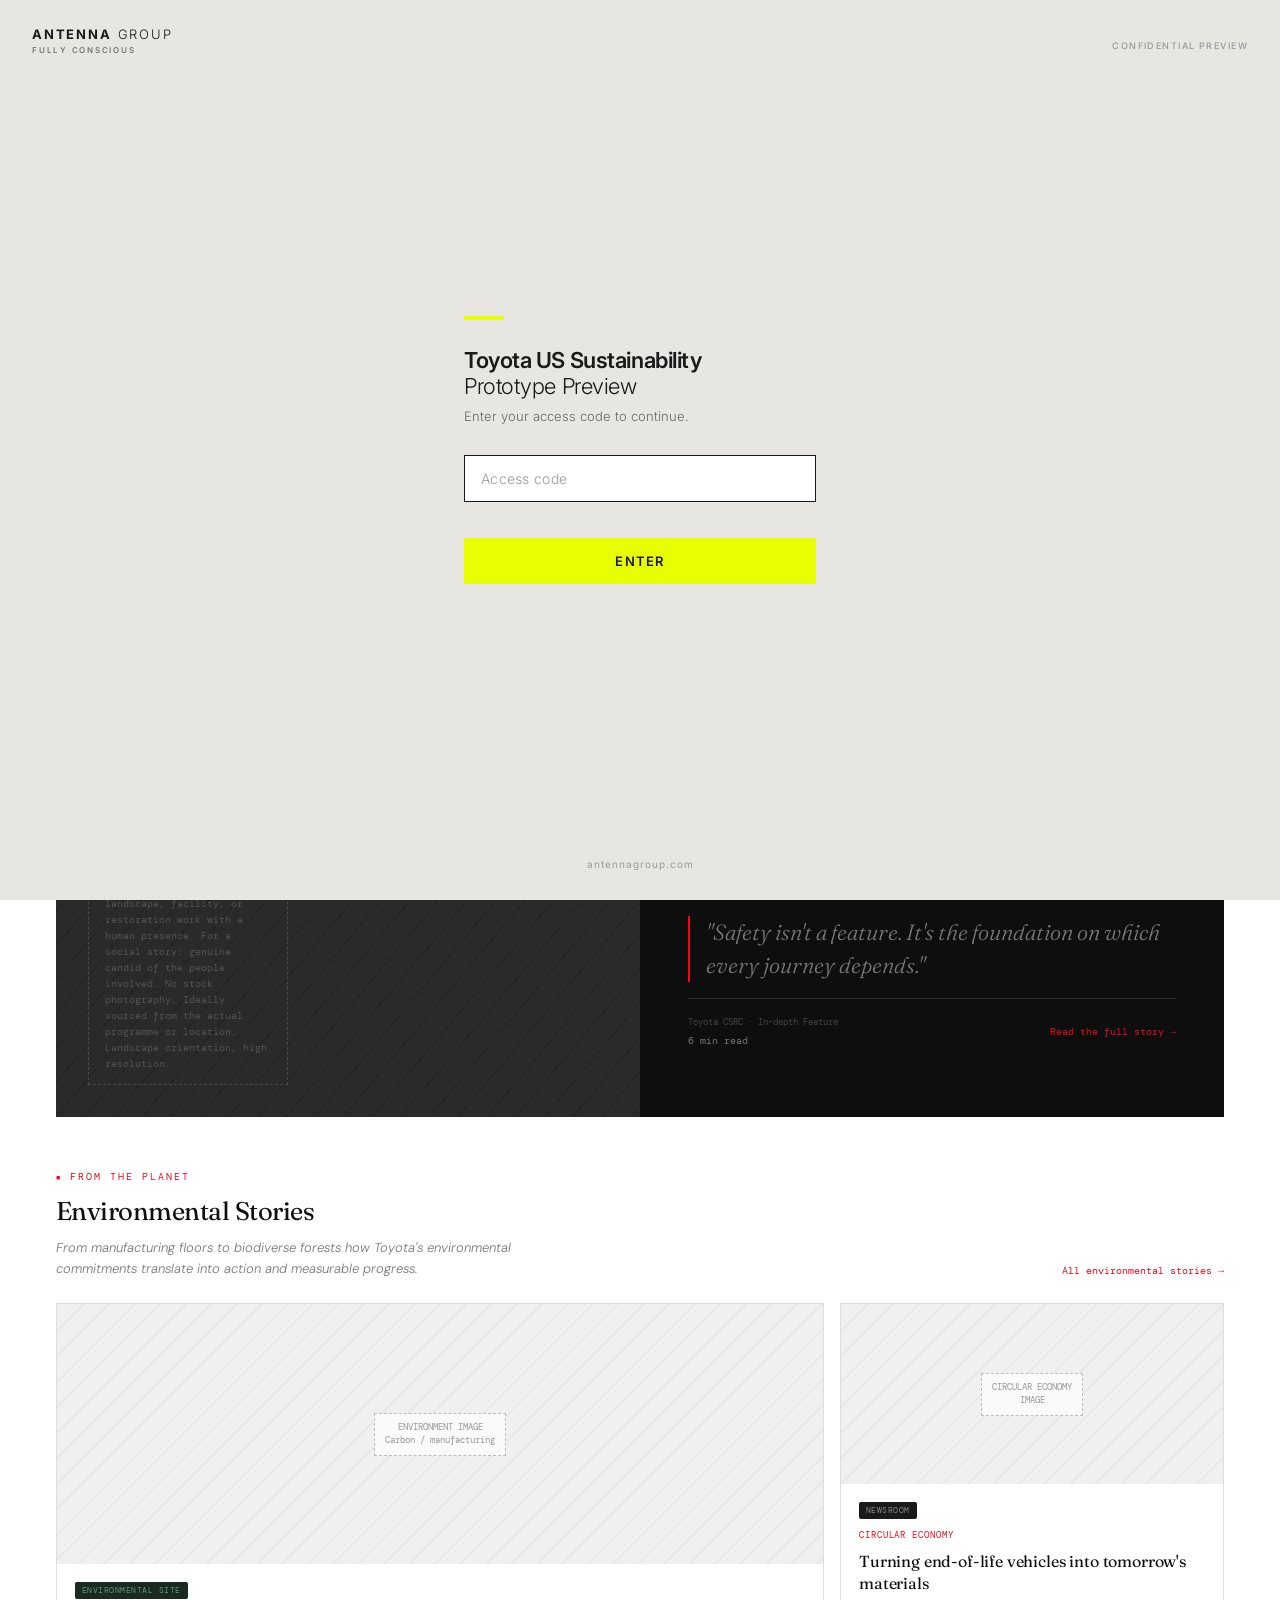
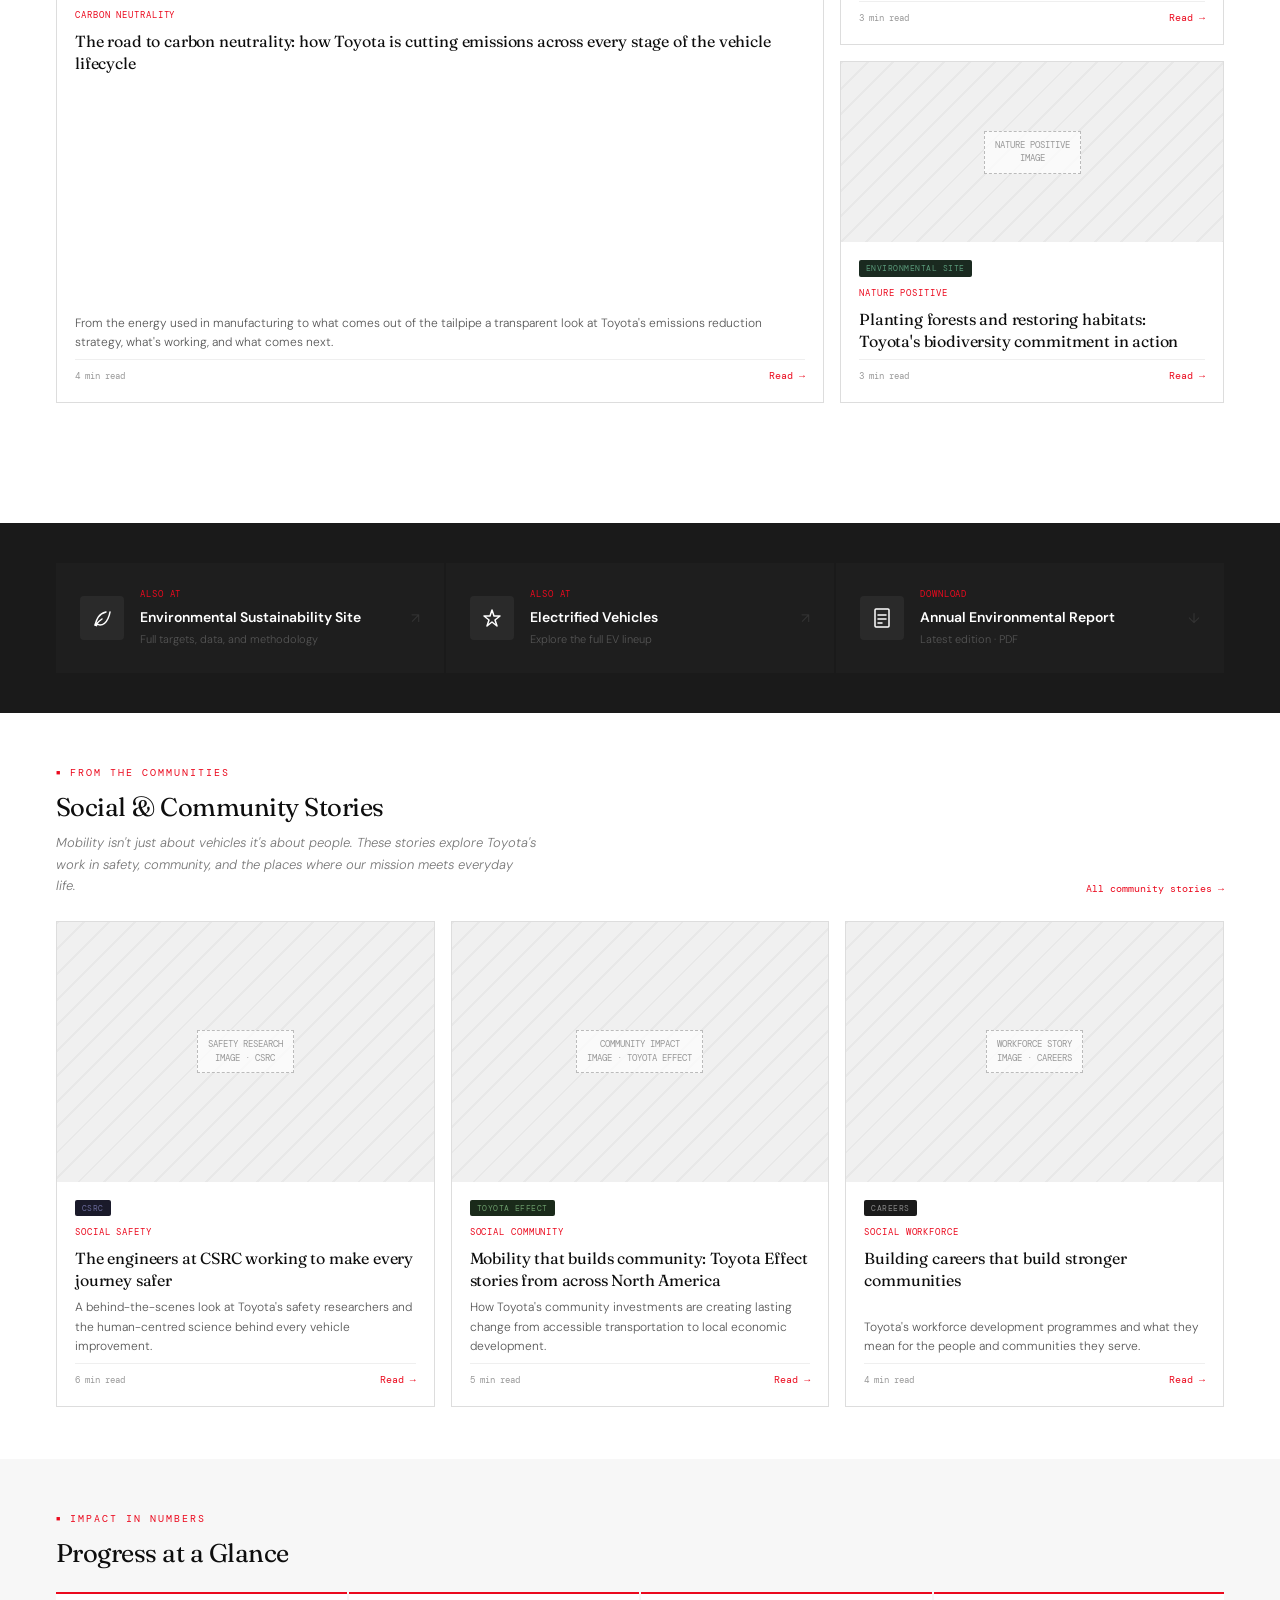
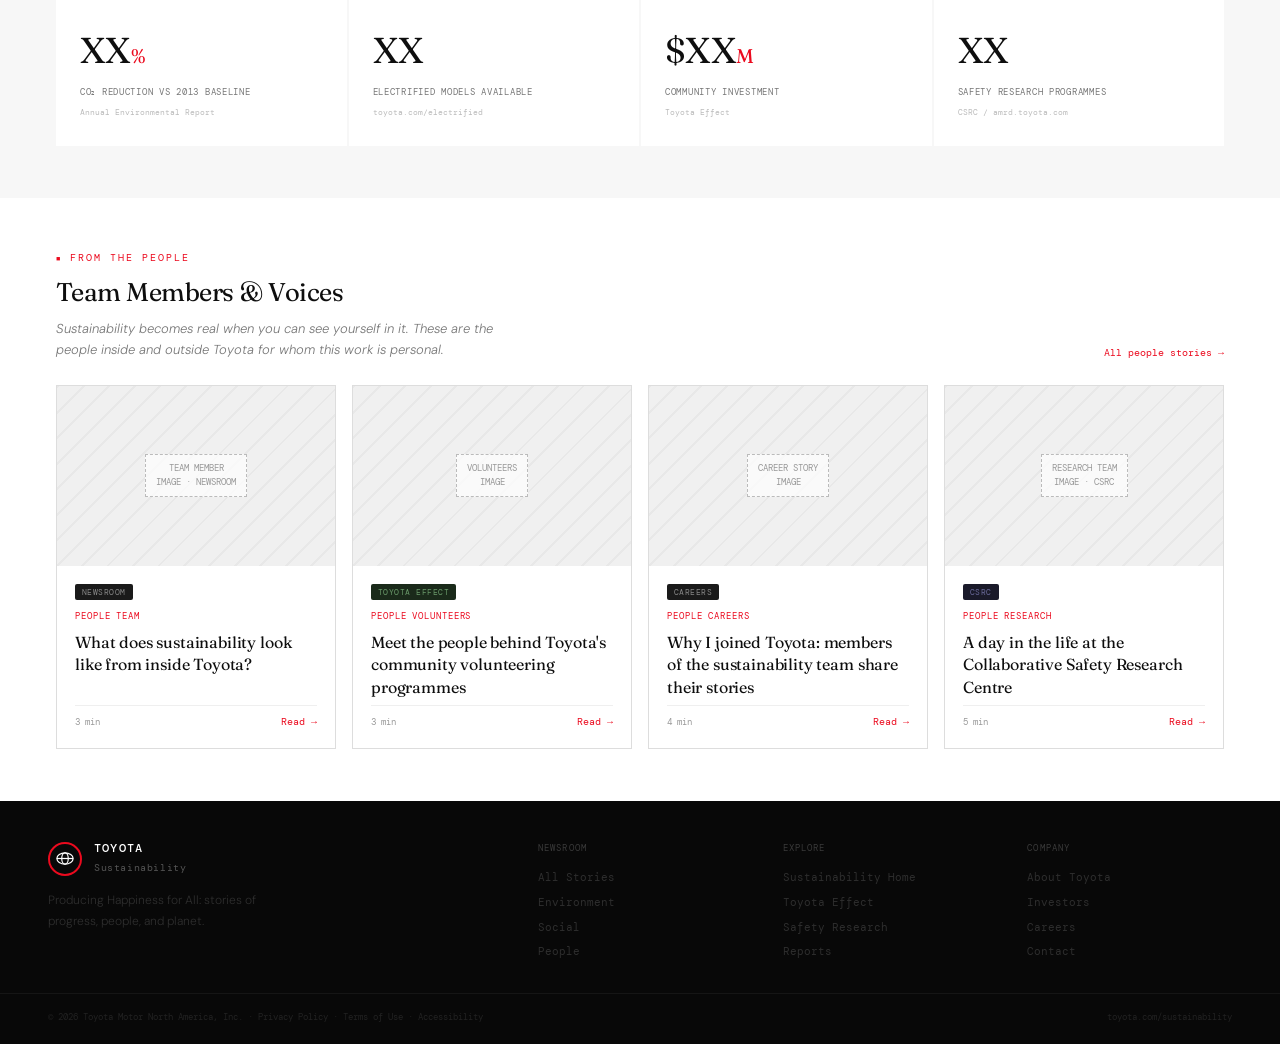
==== commit b203c430: "Add files via upload" ====
--- a/newsroom.html
+++ b/newsroom.html
@@ -141,6 +141,85 @@
 </style>
 </head>
 <body>
+<!-- ANTENNA GROUP PASSWORD GATE -->
+<link href="https://fonts.googleapis.com/css2?family=Inter:wght@300;400;500;600;700&display=swap" rel="stylesheet">
+<div id="pw-gate" style="position:fixed;inset:0;z-index:9999;background:#E8E6E1;display:flex;flex-direction:column;align-items:center;justify-content:center;font-family:'Inter',-apple-system,BlinkMacSystemFont,sans-serif">
+  <style>
+    #pw-gate *{box-sizing:border-box}
+    #pw-input{width:100%;padding:14px 16px;border:1px solid #D9D6D0;background:#fff;font-family:'Inter',-apple-system,sans-serif;font-size:14px;color:#1A1A1A;border-radius:0;outline:none;transition:border-color .2s;letter-spacing:.02em}
+    #pw-input::placeholder{color:#999;font-weight:300}
+    #pw-input:focus{border-color:#1A1A1A}
+    #pw-btn{width:100%;background:#E8FF00;color:#1A1A1A;border:none;padding:15px 28px;font-family:'Inter',-apple-system,sans-serif;font-size:13px;font-weight:600;letter-spacing:.1em;text-transform:uppercase;cursor:pointer;border-radius:0;transition:background .15s}
+    #pw-btn:hover{background:#D4E800}
+    @keyframes ag-up{from{opacity:0;transform:translateY(10px)}to{opacity:1;transform:translateY(0)}}
+    .ag-in{animation:ag-up .4s ease both}
+    .ag-in-2{animation:ag-up .4s .1s ease both}
+    .ag-in-3{animation:ag-up .4s .2s ease both}
+  </style>
+
+  <!-- Top left wordmark -->
+  <div class="ag-in" style="position:absolute;top:28px;left:32px">
+    <div style="font-size:13px;font-weight:700;letter-spacing:.14em;color:#1A1A1A;text-transform:uppercase;line-height:1">ANTENNA<span style="font-weight:300"> GROUP</span></div>
+    <div style="font-size:8px;font-weight:500;letter-spacing:.22em;color:#666666;text-transform:uppercase;margin-top:3px">FULLY CONSCIOUS</div>
+  </div>
+
+  <!-- Top right label -->
+  <div class="ag-in" style="position:absolute;top:32px;right:32px">
+    <span style="font-size:9px;font-weight:500;letter-spacing:.16em;text-transform:uppercase;color:#999">Confidential Preview</span>
+  </div>
+
+  <!-- Centre -->
+  <div class="ag-in-2" style="width:100%;max-width:400px;padding:0 24px">
+
+    <!-- Yellow accent bar -->
+    <div style="width:40px;height:4px;background:#E8FF00;margin-bottom:28px"></div>
+
+    <div style="margin-bottom:8px">
+      <div style="font-size:22px;font-weight:600;color:#1A1A1A;letter-spacing:-.02em;line-height:1.15">Toyota US Sustainability</div>
+      <div style="font-size:22px;font-weight:300;color:#1A1A1A;letter-spacing:-.02em;line-height:1.15">Prototype Preview</div>
+    </div>
+
+    <div style="font-size:13px;font-weight:300;color:#666666;margin-bottom:28px;line-height:1.5">Enter your access code to continue.</div>
+
+    <!-- Input -->
+    <div style="margin-bottom:6px">
+      <input id="pw-input" type="password" placeholder="Access code" autocomplete="off" onkeydown="if(event.key==='Enter')checkPw()">
+    </div>
+
+    <!-- Error -->
+    <div id="pw-err" style="font-size:11px;color:#E53935;min-height:20px;margin-bottom:10px;font-weight:400;letter-spacing:.02em"></div>
+
+    <!-- Button -->
+    <button id="pw-btn" onclick="checkPw()">Enter</button>
+
+  </div>
+
+  <!-- Bottom -->
+  <div class="ag-in-3" style="position:absolute;bottom:28px;left:0;right:0;text-align:center">
+    <div style="font-size:10px;color:#999;letter-spacing:.1em;font-weight:400">antennagroup.com</div>
+  </div>
+</div>
+<script>
+(function(){
+  if(sessionStorage.getItem('ag_auth')==='1'){document.getElementById('pw-gate').style.display='none';}
+  else{setTimeout(function(){var i=document.getElementById('pw-input');if(i)i.focus();},200);}
+})();
+function checkPw(){
+  var v=document.getElementById('pw-input').value.trim().toLowerCase();
+  if(v==='antennagroup'){
+    sessionStorage.setItem('ag_auth','1');
+    var g=document.getElementById('pw-gate');
+    g.style.transition='opacity .3s ease';g.style.opacity='0';
+    setTimeout(function(){g.style.display='none'},320);
+  } else {
+    var e=document.getElementById('pw-err');
+    e.textContent='Incorrect access code. Please try again.';
+    document.getElementById('pw-input').value='';
+    document.getElementById('pw-input').focus();
+    setTimeout(function(){e.textContent=''},3000);
+  }
+}
+</script>
 
 <!-- SEARCH OVERLAY -->
 <div class="search-overlay" id="search-overlay" role="dialog" aria-label="Search">
@@ -164,7 +243,7 @@
 <!-- NAV -->
 <nav class="site-nav">
   <div class="nav-utility">
-    <span class="nav-utility-brand">Toyota Motor North America</span>
+    
     <div class="nav-utility-links">
       <a href="https://toyota.com" target="_blank">toyota.com</a>
       <a href="#">Investors</a>
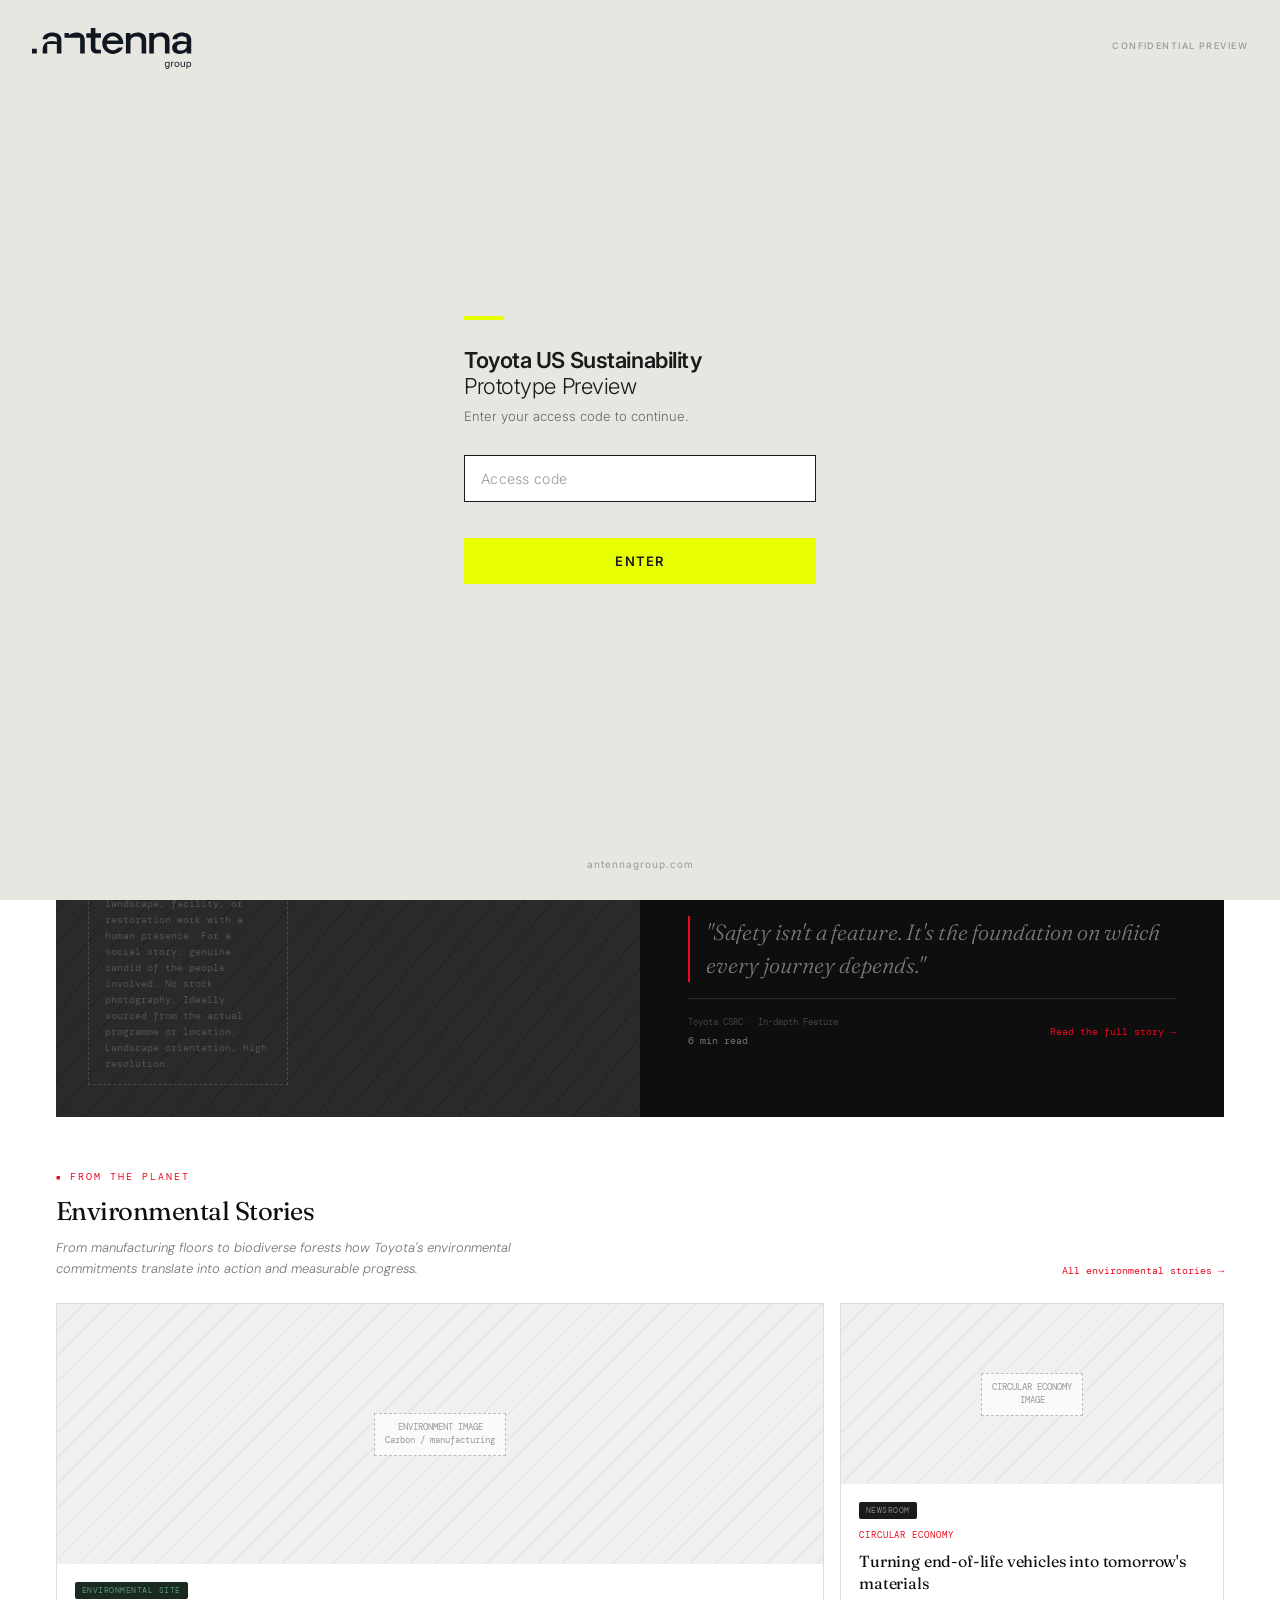
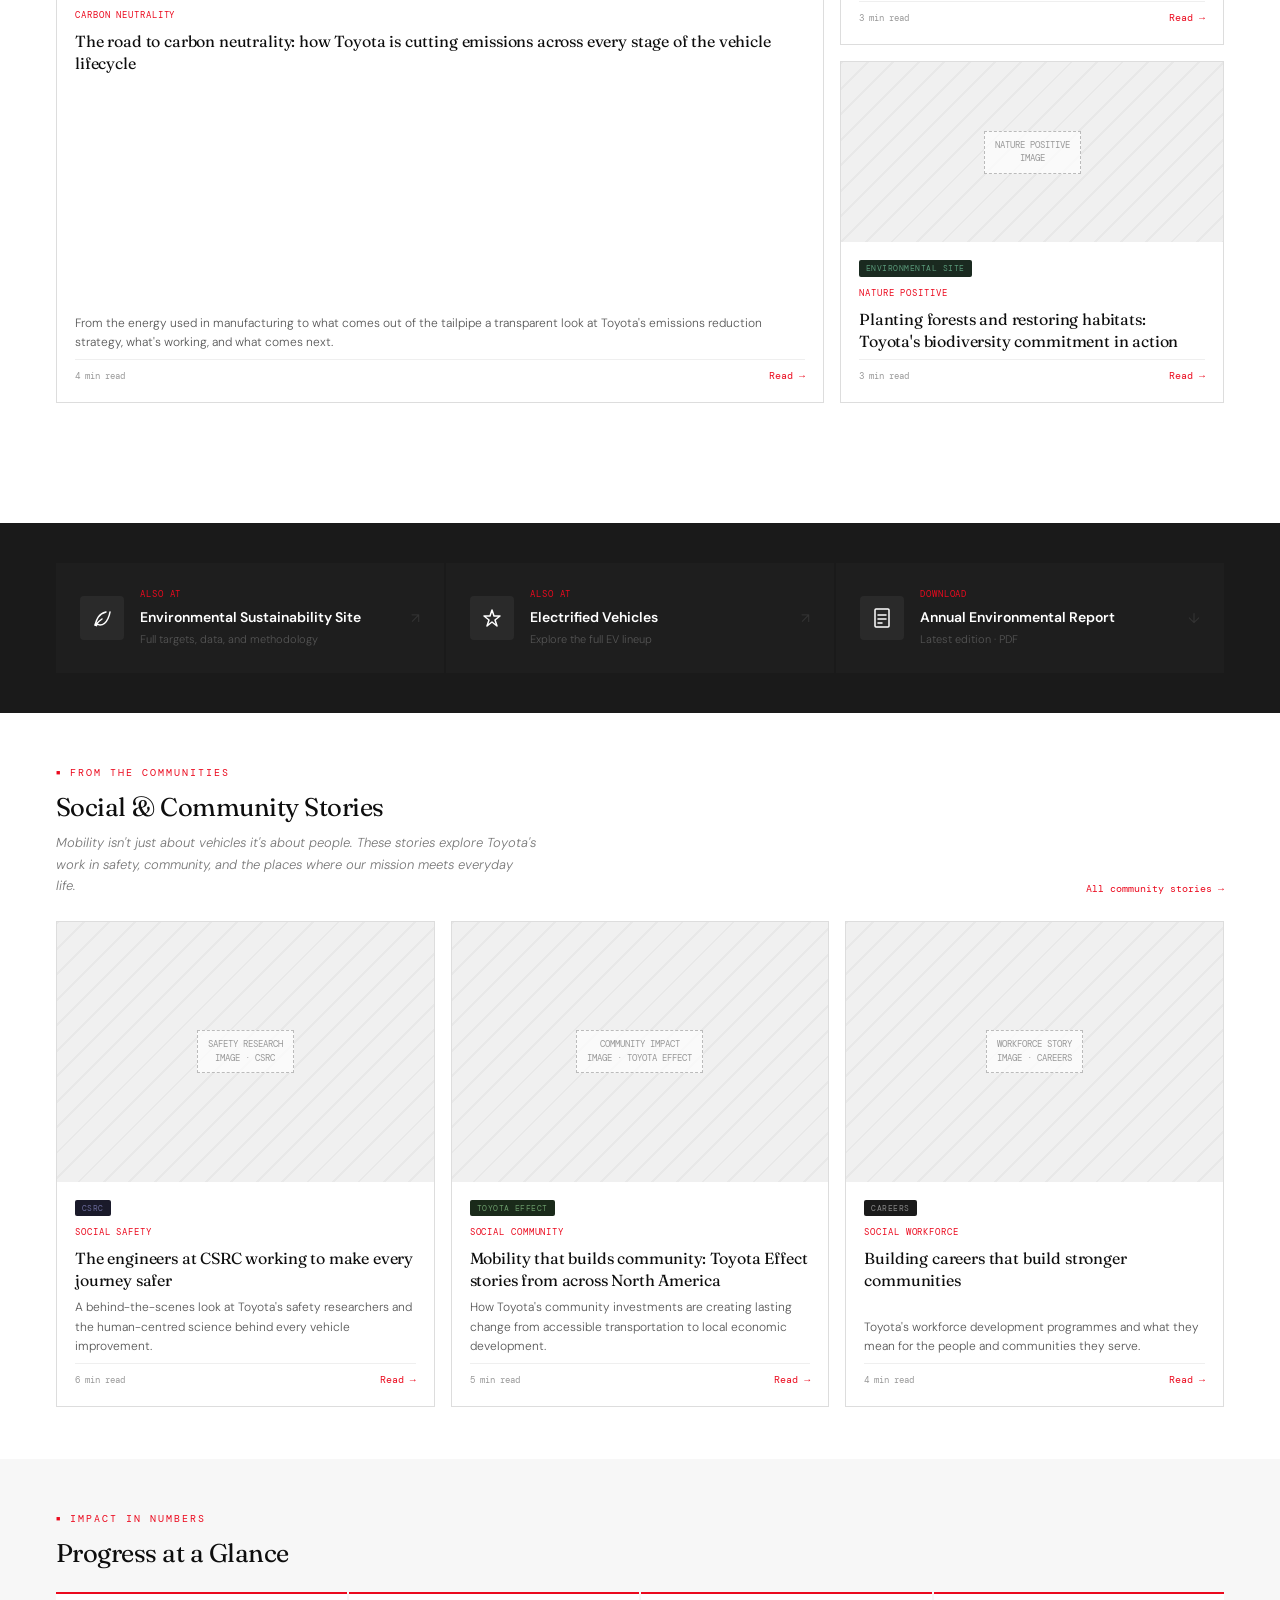
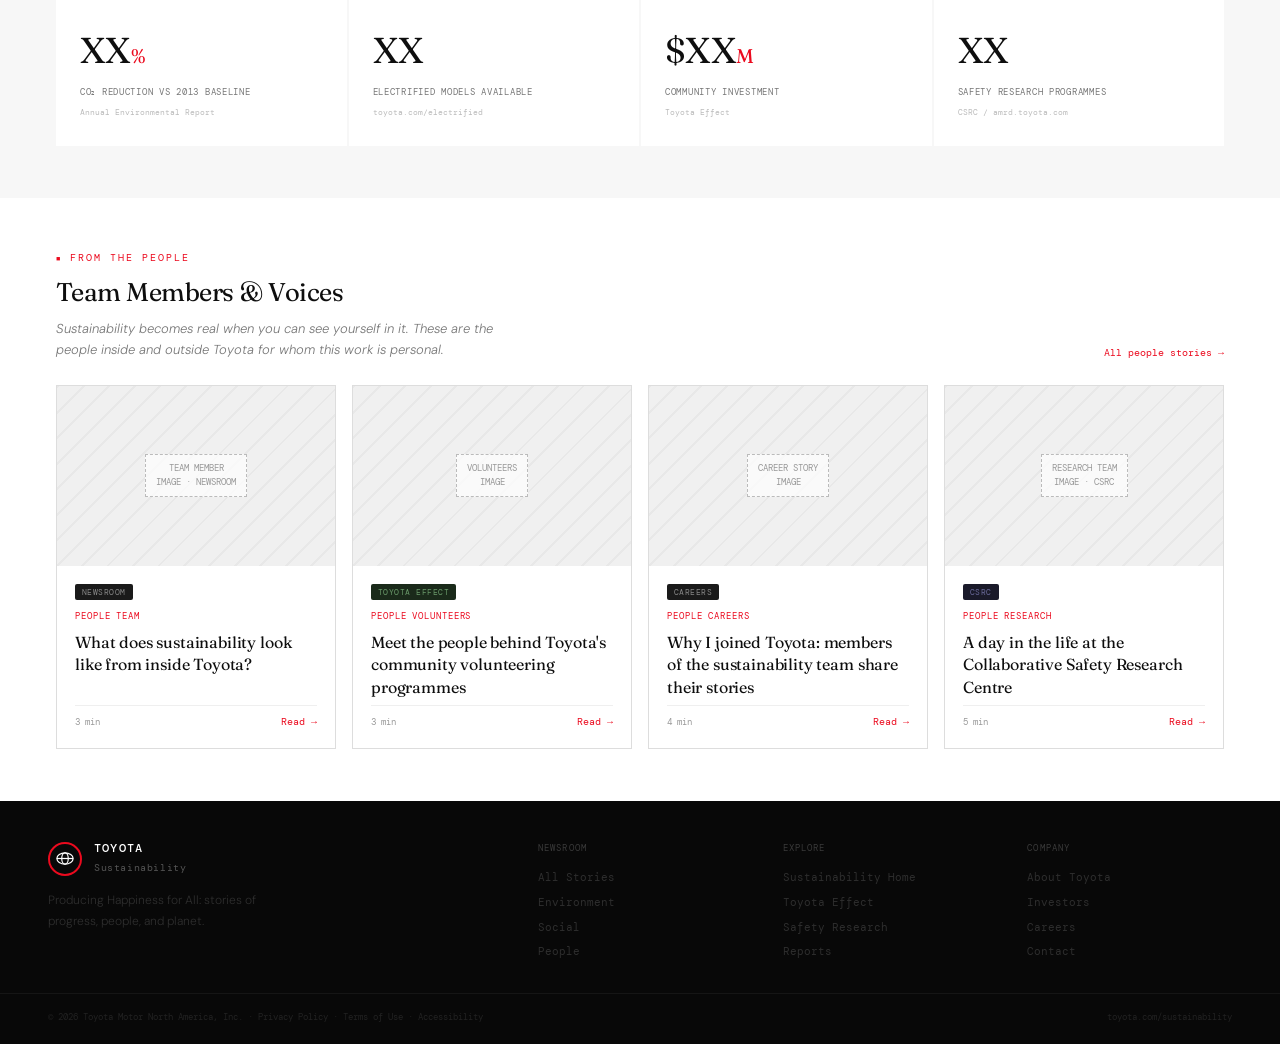
==== commit f1ece77f: "Add files via upload" ====
--- a/newsroom.html
+++ b/newsroom.html
@@ -159,8 +159,40 @@
 
   <!-- Top left wordmark -->
   <div class="ag-in" style="position:absolute;top:28px;left:32px">
-    <div style="font-size:13px;font-weight:700;letter-spacing:.14em;color:#1A1A1A;text-transform:uppercase;line-height:1">ANTENNA<span style="font-weight:300"> GROUP</span></div>
-    <div style="font-size:8px;font-weight:500;letter-spacing:.22em;color:#666666;text-transform:uppercase;margin-top:3px">FULLY CONSCIOUS</div>
+<svg width="160" height="41" viewBox="0 0 196 50" fill="none" xmlns="http://www.w3.org/2000/svg">
+<g id="logo">
+<g id="Group">
+<path id="Vector" d="M72.0572 23.7025V11.9509H66.4941V6.25498H72.0572V0H77.6671V6.25498H84.4537V11.9509H77.6671V23.7025C77.6671 25.5907 78.7304 26.4585 80.6656 26.4585H84.4537V31.1498H80.0362C75.1534 31.1498 72.0572 28.7299 72.0572 23.7025Z" fill="#111720"/>
+<path id="Vector_2" d="M59.0079 11.9504H39.8091V5.99648H45.419V8.77603C47.5496 6.64543 51.0172 5.51172 54.5005 5.51172C59.8211 5.51172 64.6179 8.41246 64.6179 14.7026V31.1454H59.0079V11.9465V11.9504Z" fill="#111720"/>
+<g id="Group_2">
+<path id="Vector_3" d="M30.446 13.6403C30.446 11.1187 27.5608 10.1101 24.5155 10.1101C21.6616 10.1101 18.8782 11.4627 18.6358 13.6403H13.0728C13.5106 8.22188 19.144 5.5166 24.5624 5.5166C29.9807 5.5166 36.0051 7.88567 36.0051 13.8826V31.1503H30.446V13.6403Z" fill="#111720"/>
+<path id="Vector_4" d="M33.5966 19.6251L30.4496 19.3592H18.6512V31.1499H13.0764V27.2171C13.0764 19.7697 16.845 15.8486 24.5426 15.8486C28.7569 15.8486 30.9656 16.9863 33.5966 19.6173V19.6212V19.6251Z" fill="#111720"/>
+</g>
+<path id="Vector_5" d="M5.89922 25.251H0V31.1502H5.89922V25.251Z" fill="#111720"/>
+<path id="Vector_6" d="M111.839 19.3509C111.855 19.0928 111.862 18.8348 111.862 18.5729C111.862 11.3601 106.084 5.51562 98.9536 5.51562C91.823 5.51562 86.0449 11.364 86.0449 18.5729C86.0449 25.7817 91.823 31.6302 98.9536 31.6302H99.626C104.884 31.6302 109.403 28.4518 111.417 23.8896H105.834C104.454 25.7974 102.21 27.0406 99.6769 27.0406H99.0044C94.8097 27.0406 91.4086 23.6394 91.4086 19.4447C91.4086 19.4134 91.4086 19.3821 91.4086 19.3509H111.839ZM99.0044 10.1091C102.37 10.1091 105.224 12.2984 106.221 15.332H91.7878C92.7847 12.2984 95.6385 10.1091 99.0044 10.1091Z" fill="#111720"/>
+<path id="Vector_7" d="M129.74 5.51562C125.897 5.51562 122.785 6.64934 120.659 8.77994V6.00039H115.049V31.1493H120.659V16.3602C120.659 12.0482 124.49 10.3515 127.782 10.3515C131.613 10.3515 134.244 12.0482 134.244 15.8754V31.1493H139.854V14.7065C139.854 8.42028 135.061 5.51562 129.736 5.51562H129.74Z" fill="#111720"/>
+<path id="Vector_8" d="M183.599 5.51562C178.181 5.51562 172.544 8.22481 172.11 13.6393H177.673C177.915 11.4618 180.699 10.1091 183.552 10.1091C186.598 10.1091 189.483 11.1177 189.483 13.6393V17.1342C186.973 16.2546 184.741 15.8285 182.231 15.8285C174.541 15.8285 171.703 20.0702 171.703 24.2649C171.703 27.9084 173.955 30.0156 177.106 31.0555C178.259 31.4386 179.534 31.6341 180.863 31.6341C184.002 31.6341 187.247 30.5707 189.483 28.401V31.1532H195.042V13.8856C195.042 7.88861 189.26 5.51953 183.599 5.51953V5.51562ZM182.196 27.5488C179.545 27.5488 177.571 26.3877 177.501 24.0655C177.466 22.8966 177.978 21.5557 179.021 20.723C180.343 19.6675 181.52 19.3587 185.398 19.3587H189.479V21.8763C189.338 25.5159 185.554 27.5449 182.196 27.5449V27.5488Z" fill="#111720"/>
+<path id="Vector_9" d="M158.353 5.51562C154.51 5.51562 151.398 6.64934 149.271 8.77994V6.00039H143.661V31.1493H149.271V16.3602C149.271 12.0482 153.102 10.3515 156.394 10.3515C160.225 10.3515 162.856 12.0482 162.856 15.8754V31.1493H168.466V14.7065C168.466 8.42028 163.673 5.51562 158.349 5.51562H158.353Z" fill="#111720"/>
+</g>
+<g id="Group_3">
+<g id="Group_4">
+<path id="Vector_10" d="M163.001 48.0651H164.087C164.158 48.5225 164.713 49.0542 165.706 49.0542C166.699 49.0542 167.418 48.4756 167.418 47.4631V46.6656C166.972 47.2559 166.308 47.5843 165.416 47.5843C163.821 47.5843 162.688 46.3645 162.688 44.3395C162.688 42.3144 163.821 41.0947 165.416 41.0947C166.308 41.0947 166.972 41.4192 167.418 42.0134V41.2159H168.481V47.467C168.481 49.1089 167.227 50.0002 165.706 50.0002C164.185 50.0002 163.122 49.1558 163.004 48.069L163.001 48.0651ZM165.702 46.6421C166.425 46.6421 167.137 46.1964 167.414 45.5436V43.1315C167.137 42.4786 166.425 42.033 165.702 42.033C164.545 42.033 163.771 42.9126 163.771 44.3395C163.771 45.7664 164.545 46.646 165.702 46.646V46.6421Z" fill="#111720"/>
+</g>
+<g id="Group_5">
+<path id="Vector_11" d="M170.459 41.212H171.523V42.2519C171.992 41.5287 172.731 41.0947 173.501 41.0947H173.743V42.1815H173.501C172.535 42.1815 171.812 42.7132 171.523 43.3152V47.467H170.459V41.2159V41.212Z" fill="#111720"/>
+</g>
+<g id="Group_6">
+<path id="Vector_12" d="M174.525 44.3366C174.525 42.2372 175.827 41.0918 177.52 41.0918C179.213 41.0918 180.515 42.2372 180.515 44.3366C180.515 46.4359 179.213 47.5813 177.52 47.5813C175.827 47.5813 174.525 46.4359 174.525 44.3366ZM179.424 44.3366C179.424 42.8393 178.603 42.03 177.516 42.03C176.429 42.03 175.608 42.8393 175.608 44.3366C175.608 45.8339 176.429 46.6431 177.516 46.6431C178.603 46.6431 179.424 45.8339 179.424 44.3366Z" fill="#111720"/>
+</g>
+<g id="Group_7">
+<path id="Vector_13" d="M184.638 46.643C185.362 46.643 186.038 46.1582 186.304 45.7243V41.2129H187.367V47.464H186.304V46.6899C185.823 47.245 185.084 47.5812 184.302 47.5812C182.973 47.5812 182.082 46.858 182.082 45.2864V41.209H183.145V45.0714C183.145 46.1582 183.747 46.6391 184.642 46.6391L184.638 46.643Z" fill="#111720"/>
+</g>
+<g id="Group_8">
+<path id="Vector_14" d="M190.323 46.6665V49.8761H189.26V41.213H190.323V42.0105C190.769 41.4202 191.433 41.0918 192.325 41.0918C193.916 41.0918 195.053 42.3115 195.053 44.3366C195.053 46.3616 193.92 47.5813 192.325 47.5813C191.433 47.5813 190.769 47.2569 190.323 46.6626V46.6665ZM192.035 46.6431C193.193 46.6431 193.967 45.7635 193.967 44.3366C193.967 42.9097 193.193 42.03 192.035 42.03C191.312 42.03 190.601 42.4757 190.323 43.1286V45.5406C190.601 46.1935 191.312 46.6392 192.035 46.6392V46.6431Z" fill="#111720"/>
+</g>
+</g>
+</g>
+</svg>
   </div>
 
   <!-- Top right label -->
